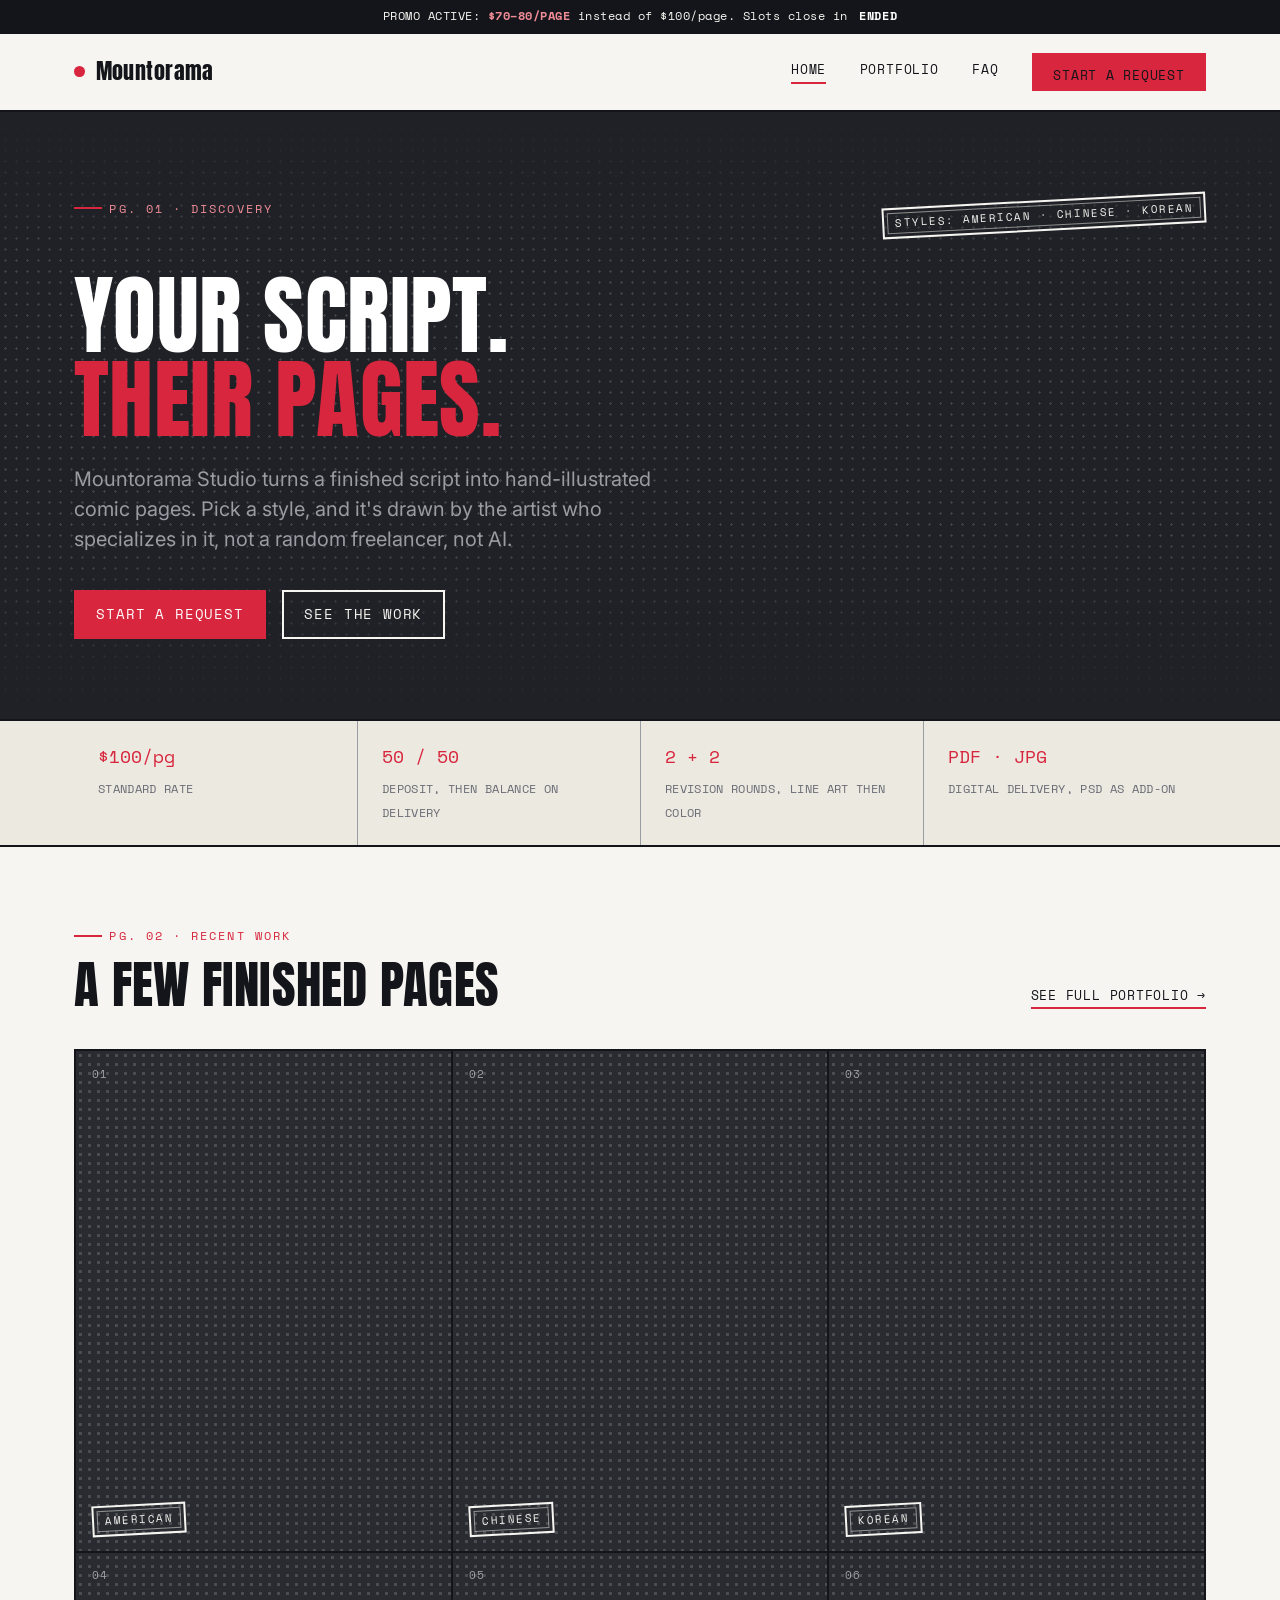
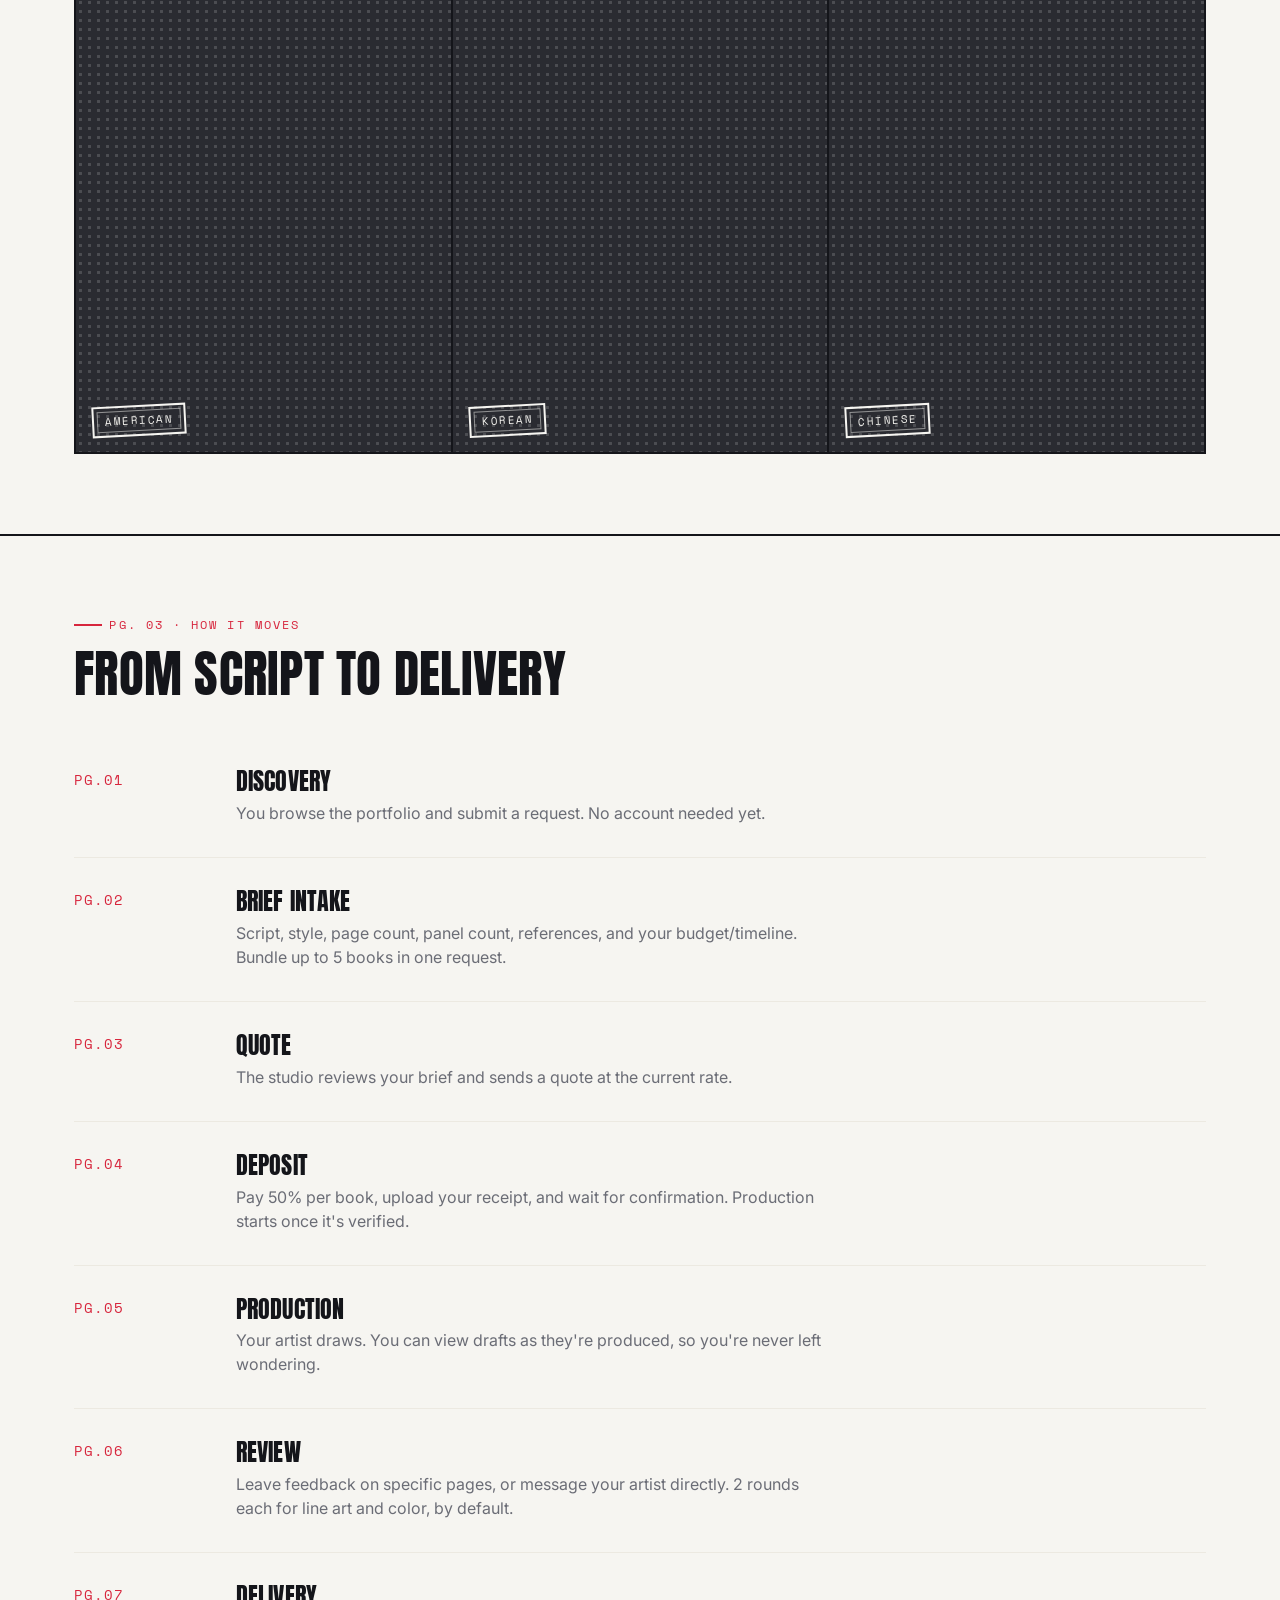
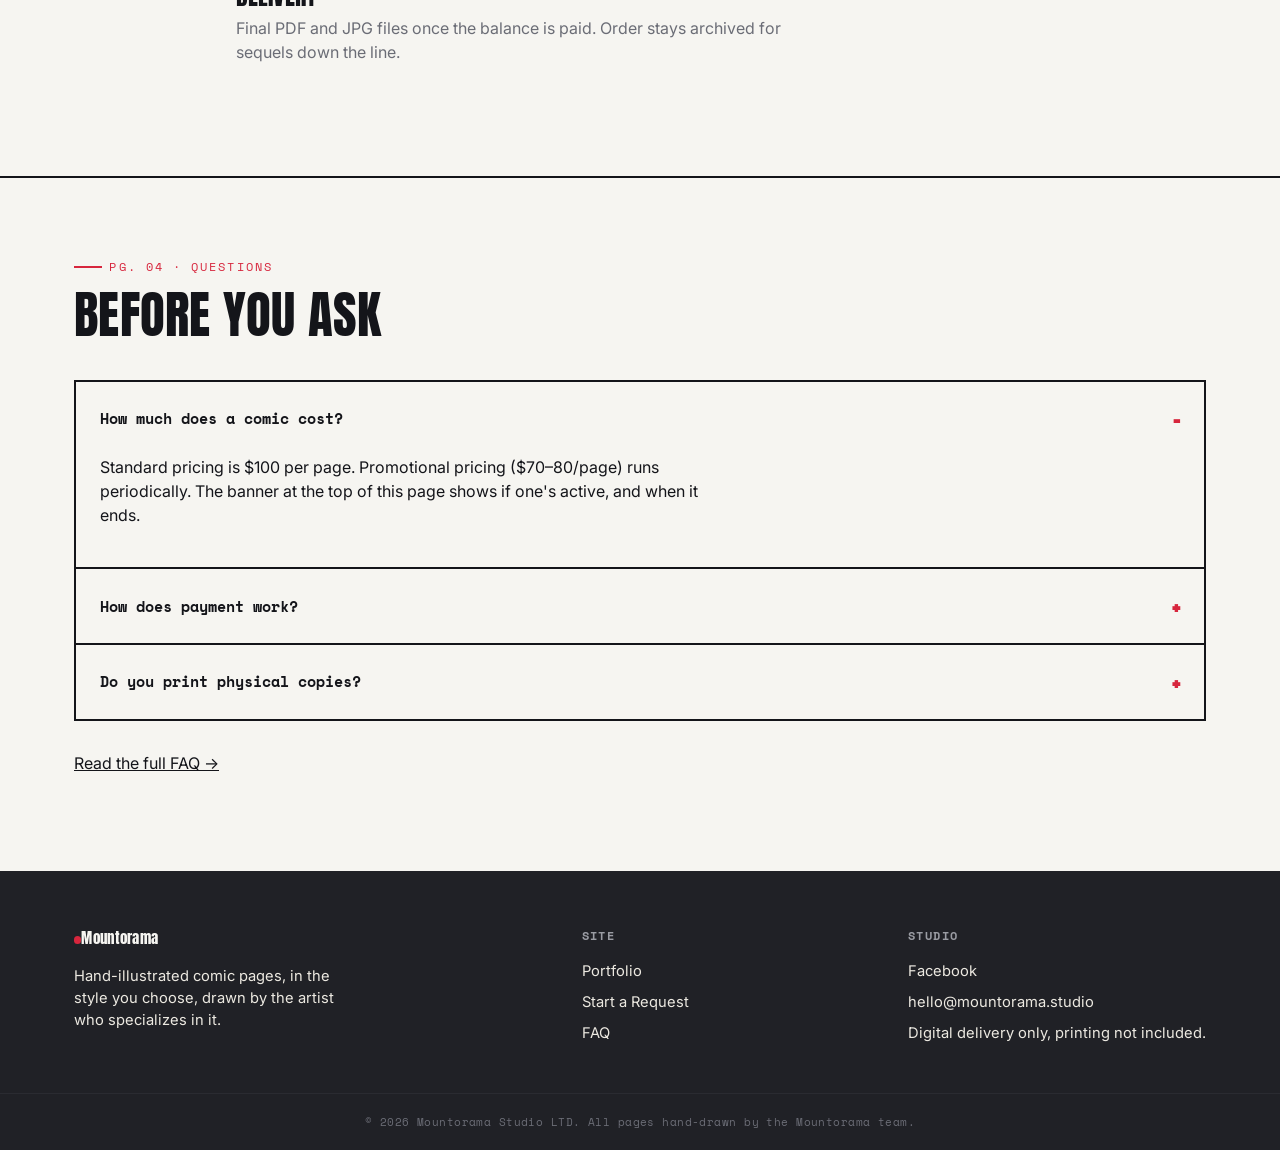
==== index.html @ f9107ab9 "Add static MVP prototype for Mountorama Studio public site Homepage, portfolio, FAQ, and request/int" ====
<!doctype html>
<html lang="en">
<head>
<meta charset="utf-8">
<meta name="viewport" content="width=device-width, initial-scale=1">
<title>Mountorama Studio: Custom Comic Commissions</title>
<meta name="description" content="Mountorama Studio turns finished scripts into hand-illustrated comic pages in American, Chinese, or Korean style, each drawn by a dedicated in-house artist.">
<link rel="stylesheet" href="styles.css">
</head>
<body>

<div class="promo-bar">
  <div class="wrap">
    <span>PROMO ACTIVE: <strong>$70&ndash;80/PAGE</strong> instead of $100/page. Slots close in</span>
    <time data-countdown="2026-08-15T00:00:00">14D 00H 00M 00S</time>
  </div>
</div>

<header class="site-header">
  <div class="wrap">
    <a href="index.html" class="wordmark"><span class="dot"></span>Mountorama</a>
    <button class="nav-toggle" aria-expanded="false" aria-label="Toggle menu">Menu</button>
    <nav class="main-nav">
      <a href="index.html" aria-current="page">Home</a>
      <a href="portfolio.html">Portfolio</a>
      <a href="faq.html">FAQ</a>
      <a href="request.html" class="btn btn--red">Start a Request</a>
    </nav>
  </div>
</header>

<section class="hero">
  <div class="wrap">
    <div class="hero-top">
      <span class="page-label page-label--on-dark">PG. 01 · DISCOVERY</span>
      <span class="stamp stamp--paper">Styles: American · Chinese · Korean</span>
    </div>
    <h1>Your script.<br><span>Their pages.</span></h1>
    <p class="lede">Mountorama Studio turns a finished script into hand-illustrated comic pages. Pick a style, and it's drawn by the artist who specializes in it, not a random freelancer, not AI.</p>
    <div class="hero-ctas">
      <a href="request.html" class="btn btn--red">Start a Request</a>
      <a href="portfolio.html" class="btn btn--outline">See the Work</a>
    </div>
  </div>
</section>

<section class="indicia">
  <div class="wrap">
    <div class="indicia-item">
      <span class="k">$100/pg</span>
      <span class="v">Standard rate</span>
    </div>
    <div class="indicia-item">
      <span class="k">50 / 50</span>
      <span class="v">Deposit, then balance on delivery</span>
    </div>
    <div class="indicia-item">
      <span class="k">2 + 2</span>
      <span class="v">Revision rounds, line art then color</span>
    </div>
    <div class="indicia-item">
      <span class="k">PDF · JPG</span>
      <span class="v">Digital delivery, PSD as add-on</span>
    </div>
  </div>
</section>

<section class="block">
  <div class="wrap">
    <div class="block-head">
      <div>
        <span class="page-label">PG. 02 · RECENT WORK</span>
        <h2>A few finished pages</h2>
      </div>
      <a href="portfolio.html" class="see-more">See full portfolio &rarr;</a>
    </div>
    <div class="panel-grid">
      <div class="art-panel" data-num="01"><span class="tag stamp stamp--paper">American</span></div>
      <div class="art-panel" data-num="02"><span class="tag stamp stamp--paper">Chinese</span></div>
      <div class="art-panel" data-num="03"><span class="tag stamp stamp--paper">Korean</span></div>
      <div class="art-panel" data-num="04"><span class="tag stamp stamp--paper">American</span></div>
      <div class="art-panel" data-num="05"><span class="tag stamp stamp--paper">Korean</span></div>
      <div class="art-panel" data-num="06"><span class="tag stamp stamp--paper">Chinese</span></div>
    </div>
  </div>
</section>

<section class="block">
  <div class="wrap">
    <span class="page-label">PG. 03 · HOW IT MOVES</span>
    <h2 style="margin-bottom:2.5rem;">From script to delivery</h2>
    <div class="sequence">
      <div class="seq-step">
        <span class="seq-num">PG.01</span>
        <div><h3>Discovery</h3><p>You browse the portfolio and submit a request. No account needed yet.</p></div>
      </div>
      <div class="seq-step">
        <span class="seq-num">PG.02</span>
        <div><h3>Brief intake</h3><p>Script, style, page count, panel count, references, and your budget/timeline. Bundle up to 5 books in one request.</p></div>
      </div>
      <div class="seq-step">
        <span class="seq-num">PG.03</span>
        <div><h3>Quote</h3><p>The studio reviews your brief and sends a quote at the current rate.</p></div>
      </div>
      <div class="seq-step">
        <span class="seq-num">PG.04</span>
        <div><h3>Deposit</h3><p>Pay 50% per book, upload your receipt, and wait for confirmation. Production starts once it's verified.</p></div>
      </div>
      <div class="seq-step">
        <span class="seq-num">PG.05</span>
        <div><h3>Production</h3><p>Your artist draws. You can view drafts as they're produced, so you're never left wondering.</p></div>
      </div>
      <div class="seq-step">
        <span class="seq-num">PG.06</span>
        <div><h3>Review</h3><p>Leave feedback on specific pages, or message your artist directly. 2 rounds each for line art and color, by default.</p></div>
      </div>
      <div class="seq-step">
        <span class="seq-num">PG.07</span>
        <div><h3>Delivery</h3><p>Final PDF and JPG files once the balance is paid. Order stays archived for sequels down the line.</p></div>
      </div>
    </div>
  </div>
</section>

<section class="block">
  <div class="wrap">
    <span class="page-label">PG. 04 · QUESTIONS</span>
    <h2 style="margin-bottom:2.5rem;">Before you ask</h2>
    <div>
      <details class="faq-item" open>
        <summary>How much does a comic cost?<span></span></summary>
        <div class="a"><p>Standard pricing is $100 per page. Promotional pricing ($70&ndash;80/page) runs periodically. The banner at the top of this page shows if one's active, and when it ends.</p></div>
      </details>
      <details class="faq-item">
        <summary>How does payment work?</summary>
        <div class="a"><p>A 50% deposit is due after you receive a quote. Upload your payment receipt, and production begins once it's confirmed. The remaining 50% is due before final files are delivered.</p></div>
      </details>
      <details class="faq-item">
        <summary>Do you print physical copies?</summary>
        <div class="a"><p>No, Mountorama delivers digital files only (PDF and JPG by default). Printing is handled on your end.</p></div>
      </details>
    </div>
    <p style="margin-top:2rem;"><a href="faq.html" class="see-more">Read the full FAQ &rarr;</a></p>
  </div>
</section>

<footer class="site-footer">
  <div class="wrap">
    <div class="footer-col">
      <a href="index.html" class="wordmark"><span class="dot"></span>Mountorama</a>
      <p style="margin-top:1rem; max-width:32ch;">Hand-illustrated comic pages, in the style you choose, drawn by the artist who specializes in it.</p>
    </div>
    <div class="footer-col">
      <h4>Site</h4>
      <a href="portfolio.html">Portfolio</a>
      <a href="request.html">Start a Request</a>
      <a href="faq.html">FAQ</a>
    </div>
    <div class="footer-col">
      <h4>Studio</h4>
      <a href="#">Facebook</a>
      <a href="#">hello@mountorama.studio</a>
      <p>Digital delivery only, printing not included.</p>
    </div>
  </div>
  <div class="footer-bottom">&copy; 2026 Mountorama Studio LTD. All pages hand-drawn by the Mountorama team.</div>
</footer>

<script src="script.js"></script>
</body>
</html>
---- styles.css ----
/* Mountorama Studio: shared styles
   Signature: the site is laid out like a comic page: numbered "panels" (PG.0N),
   ink-stamp badges, and a halftone-dot texture standing in for screentone. */

@import url('https://fonts.googleapis.com/css2?family=Anton&family=Space+Mono:wght@400;700&family=Inter:wght@400;500;600;700&display=swap');

:root {
  --ink: #14151A;
  --charcoal: #202126;
  --charcoal-2: #2A2B31;
  --paper: #F6F5F1;
  --paper-2: #ECE9E1;
  --red: #D7263D;
  --red-deep: #A81D30;
  --grey: #6B6D76;
  --grey-light: #9A9CA3;

  --font-display: 'Anton', sans-serif;
  --font-body: 'Inter', sans-serif;
  --font-mono: 'Space Mono', monospace;

  --gutter: 2px;
  --radius: 0px;
}

*, *::before, *::after { box-sizing: border-box; }

html { scroll-behavior: smooth; }

body {
  margin: 0;
  font-family: var(--font-body);
  color: var(--ink);
  background: var(--paper);
  line-height: 1.5;
  -webkit-font-smoothing: antialiased;
}

img { max-width: 100%; display: block; }

a { color: inherit; }

:focus-visible {
  outline: 3px solid var(--red);
  outline-offset: 2px;
}

.wrap {
  max-width: 1180px;
  margin: 0 auto;
  padding: 0 1.5rem;
}

@media (prefers-reduced-motion: reduce) {
  * { animation-duration: 0.001ms !important; animation-iteration-count: 1 !important; transition-duration: 0.001ms !important; scroll-behavior: auto !important; }
}

/* ---------- Type ---------- */

h1, h2, h3 {
  font-family: var(--font-display);
  font-weight: 400;
  line-height: 0.95;
  letter-spacing: 0.005em;
  margin: 0;
  text-transform: uppercase;
}

h1 { font-size: clamp(2.75rem, 7vw, 5.5rem); }
h2 { font-size: clamp(2rem, 4.4vw, 3.2rem); }
h3 { font-size: clamp(1.15rem, 2vw, 1.5rem); }

p { margin: 0 0 1rem; color: var(--ink); }

.lede {
  font-size: clamp(1.05rem, 1.6vw, 1.25rem);
  color: var(--grey);
  max-width: 46ch;
}

.page-label {
  font-family: var(--font-mono);
  font-size: 0.72rem;
  letter-spacing: 0.18em;
  color: var(--red);
  text-transform: uppercase;
  display: flex;
  align-items: center;
  gap: 0.65em;
  margin: 0 0 1rem;
}
.page-label::before {
  content: "";
  width: 1.75rem;
  height: 2px;
  background: var(--red);
}
.page-label--on-dark { color: #EF8C97; }

/* ---------- Buttons & stamps ---------- */

.btn {
  font-family: var(--font-mono);
  font-size: 0.85rem;
  letter-spacing: 0.06em;
  text-transform: uppercase;
  text-decoration: none;
  display: inline-flex;
  align-items: center;
  gap: 0.6em;
  padding: 0.9em 1.5em;
  border: 2px solid var(--ink);
  background: var(--ink);
  color: var(--paper);
  cursor: pointer;
  transition: transform 0.15s ease, background 0.15s ease, color 0.15s ease;
}
.btn:hover { transform: translate(-2px, -2px); }
.btn:active { transform: translate(0, 0); }

.btn--red { background: var(--red); border-color: var(--red); color: #fff; }
.btn--red:hover { background: var(--red-deep); border-color: var(--red-deep); }

.btn--outline { background: transparent; color: var(--paper); border-color: var(--paper); }
.btn--outline:hover { background: var(--paper); color: var(--ink); }

.btn--outline-dark { background: transparent; color: var(--ink); border-color: var(--ink); }
.btn--outline-dark:hover { background: var(--ink); color: var(--paper); }

.stamp {
  position: relative;
  display: inline-flex;
  align-items: center;
  gap: 0.4em;
  font-family: var(--font-mono);
  font-size: 0.68rem;
  letter-spacing: 0.14em;
  text-transform: uppercase;
  padding: 0.5em 1em;
  border: 2px solid currentColor;
  transform: rotate(-3deg);
  background: transparent;
  white-space: nowrap;
}
.stamp::after {
  content: "";
  position: absolute;
  inset: 3px;
  border: 1px solid currentColor;
  opacity: 0.5;
}
.stamp--red { color: var(--red); }
.stamp--ink { color: var(--ink); }
.stamp--paper { color: var(--paper); }

/* ---------- Header ---------- */

.site-header {
  position: sticky;
  top: 0;
  z-index: 50;
  background: var(--paper);
  border-bottom: 2px solid var(--ink);
}

.site-header .wrap {
  display: flex;
  align-items: center;
  justify-content: space-between;
  height: 76px;
}

.wordmark {
  font-family: var(--font-display);
  font-size: 1.35rem;
  letter-spacing: 0.02em;
  text-decoration: none;
  color: var(--ink);
  display: flex;
  align-items: center;
  gap: 0.5em;
}
.wordmark .dot { width: 0.5em; height: 0.5em; background: var(--red); border-radius: 50%; display: inline-block; }

.main-nav {
  display: flex;
  align-items: center;
  gap: 2.1rem;
}
.main-nav a {
  font-family: var(--font-mono);
  font-size: 0.8rem;
  letter-spacing: 0.06em;
  text-transform: uppercase;
  text-decoration: none;
  color: var(--ink);
  padding-bottom: 3px;
  border-bottom: 2px solid transparent;
}
.main-nav a:hover, .main-nav a[aria-current="page"] { border-bottom-color: var(--red); }

.nav-toggle {
  display: none;
  font-family: var(--font-mono);
  background: none;
  border: 2px solid var(--ink);
  padding: 0.5em 0.8em;
}

@media (max-width: 780px) {
  .main-nav { position: absolute; top: 76px; left: 0; right: 0; background: var(--paper); border-bottom: 2px solid var(--ink); flex-direction: column; align-items: flex-start; gap: 0; padding: 0.5rem 1.5rem 1.25rem; display: none; }
  .main-nav.is-open { display: flex; }
  .main-nav a { width: 100%; padding: 0.85em 0; border-bottom: 1px solid var(--paper-2); }
  .main-nav .btn { margin-top: 0.75em; }
  .nav-toggle { display: inline-flex; }
}

/* ---------- Promo bar ---------- */

.promo-bar {
  background: var(--ink);
  color: var(--paper);
  font-family: var(--font-mono);
  font-size: 0.78rem;
  letter-spacing: 0.04em;
}
.promo-bar .wrap {
  display: flex;
  align-items: center;
  justify-content: center;
  gap: 0.9em;
  padding: 0.6em 1.5rem;
  text-align: center;
  flex-wrap: wrap;
}
.promo-bar strong { color: #EF8C97; }
.promo-bar time { color: #fff; font-weight: 700; letter-spacing: 0.05em; }

/* ---------- Hero ---------- */

.hero {
  position: relative;
  background: var(--charcoal);
  color: var(--paper);
  overflow: hidden;
  border-bottom: 2px solid var(--ink);
}
.hero::before {
  content: "";
  position: absolute;
  inset: 0;
  background-image: radial-gradient(rgba(255,255,255,0.14) 1px, transparent 1.4px);
  background-size: 11px 11px;
  mask-image: linear-gradient(to bottom, transparent, black 25%, black 70%, transparent);
  pointer-events: none;
}
.hero .wrap {
  position: relative;
  padding: 5.5rem 1.5rem 5rem;
}
.hero-top {
  display: flex;
  justify-content: space-between;
  align-items: flex-start;
  gap: 1.5rem;
  margin-bottom: 2.5rem;
}
.hero h1 { color: #fff; margin-bottom: 1.5rem; }
.hero h1 span { color: var(--red); }
.hero .lede { color: var(--grey-light); margin-bottom: 2.25rem; }
.hero-ctas { display: flex; gap: 1rem; flex-wrap: wrap; }

/* ---------- Indicia / facts strip ---------- */

.indicia {
  background: var(--paper-2);
  border-bottom: 2px solid var(--ink);
}
.indicia .wrap {
  display: grid;
  grid-template-columns: repeat(4, 1fr);
  gap: 0;
}
.indicia-item {
  padding: 1.4rem 1.5rem;
  border-left: 1px solid var(--grey-light);
  font-family: var(--font-mono);
}
.indicia-item:first-child { border-left: none; }
.indicia-item .k { display: block; font-size: 1.1rem; color: var(--red); margin-bottom: 0.3em; }
.indicia-item .v { font-size: 0.72rem; letter-spacing: 0.03em; color: var(--grey); text-transform: uppercase; }

@media (max-width: 780px) {
  .indicia .wrap { grid-template-columns: repeat(2, 1fr); }
  .indicia-item:nth-child(3) { border-left: none; }
  .indicia-item { border-bottom: 1px solid var(--grey-light); }
}

/* ---------- Sections ---------- */

section.block { padding: 5rem 0; border-bottom: 2px solid var(--ink); }
section.block:last-of-type { border-bottom: none; }
.block-head {
  display: flex;
  justify-content: space-between;
  align-items: flex-end;
  gap: 1rem;
  margin-bottom: 2.5rem;
  flex-wrap: wrap;
}
.block-head .see-more {
  font-family: var(--font-mono);
  font-size: 0.8rem;
  text-transform: uppercase;
  letter-spacing: 0.06em;
  text-decoration: none;
  border-bottom: 2px solid var(--red);
  padding-bottom: 2px;
}

/* ---------- Portfolio grid / placeholder panels ---------- */

.panel-grid {
  display: grid;
  grid-template-columns: repeat(3, 1fr);
  gap: var(--gutter);
  background: var(--ink);
  border: 2px solid var(--ink);
}
@media (max-width: 900px) { .panel-grid { grid-template-columns: repeat(2, 1fr); } }
@media (max-width: 560px) { .panel-grid { grid-template-columns: 1fr; } }

.art-panel {
  position: relative;
  aspect-ratio: 3/4;
  background: var(--charcoal-2);
  overflow: hidden;
  display: flex;
  align-items: flex-end;
}
.art-panel::before {
  content: "";
  position: absolute;
  inset: 0;
  background-image: radial-gradient(circle, rgba(255,255,255,0.16) 1.4px, transparent 1.6px);
  background-size: 9px 9px;
}
.art-panel::after {
  content: attr(data-num);
  position: absolute;
  top: 0.9rem;
  left: 1rem;
  font-family: var(--font-mono);
  font-size: 0.68rem;
  color: rgba(255,255,255,0.55);
  letter-spacing: 0.1em;
}
.art-panel .tag {
  position: relative;
  z-index: 1;
  margin: 1rem;
}

/* ---------- Process (comic page sequence) ---------- */

.sequence { display: flex; flex-direction: column; }
.seq-step {
  display: grid;
  grid-template-columns: 130px 1fr;
  gap: 2rem;
  padding: 2rem 0;
  border-top: 1px solid var(--paper-2);
}
.seq-step:first-child { border-top: none; }
.seq-num {
  font-family: var(--font-mono);
  font-size: 0.85rem;
  color: var(--red);
  letter-spacing: 0.08em;
}
.seq-step h3 { margin-bottom: 0.5rem; }
.seq-step p { color: var(--grey); margin: 0; max-width: 60ch; }

@media (max-width: 640px) {
  .seq-step { grid-template-columns: 1fr; gap: 0.5rem; }
}

/* ---------- FAQ / accordion (caption box style) ---------- */

.faq-item {
  border: 2px solid var(--ink);
  background: var(--paper);
  margin-bottom: -2px;
}
.faq-item + .faq-item { margin-top: 0; }
.faq-item summary {
  cursor: pointer;
  list-style: none;
  padding: 1.25rem 1.5rem;
  font-family: var(--font-mono);
  font-size: 0.95rem;
  font-weight: 700;
  display: flex;
  justify-content: space-between;
  align-items: center;
  gap: 1rem;
}
.faq-item summary::-webkit-details-marker { display: none; }
.faq-item summary::after {
  content: "+";
  font-family: var(--font-display);
  font-size: 1.4rem;
  color: var(--red);
  flex-shrink: 0;
}
.faq-item[open] summary::after { content: "\2212"; }
.faq-item .a {
  padding: 0 1.5rem 1.5rem;
  color: var(--grey);
  max-width: 65ch;
}

/* ---------- Footer ---------- */

.site-footer {
  background: var(--charcoal);
  color: var(--grey-light);
}
.site-footer .wrap {
  padding: 3.5rem 1.5rem 2.5rem;
  display: flex;
  justify-content: space-between;
  gap: 2rem;
  flex-wrap: wrap;
}
.site-footer .wordmark { color: var(--paper); }
.footer-col h4 {
  font-family: var(--font-mono);
  font-size: 0.72rem;
  letter-spacing: 0.12em;
  text-transform: uppercase;
  color: var(--grey-light);
  margin: 0 0 1rem;
}
.footer-col a, .footer-col p { display: block; text-decoration: none; color: var(--paper-2); margin-bottom: 0.6em; font-size: 0.92rem; }
.footer-bottom {
  border-top: 1px solid var(--charcoal-2);
  padding: 1.25rem 1.5rem;
  font-family: var(--font-mono);
  font-size: 0.68rem;
  letter-spacing: 0.04em;
  color: var(--grey);
  text-align: center;
}

/* ---------- Page hero (secondary pages) ---------- */

.page-hero {
  background: var(--charcoal);
  color: var(--paper);
  border-bottom: 2px solid var(--ink);
  position: relative;
  overflow: hidden;
}
.page-hero::before {
  content: "";
  position: absolute;
  inset: 0;
  background-image: radial-gradient(rgba(255,255,255,0.12) 1px, transparent 1.4px);
  background-size: 11px 11px;
  mask-image: linear-gradient(to bottom, black, transparent);
}
.page-hero .wrap { position: relative; padding: 4rem 1.5rem 3rem; }
.page-hero h1 { color: #fff; margin-bottom: 0.75rem; }
.page-hero .lede { color: var(--grey-light); margin-bottom: 0; }

/* ---------- Filter tabs (portfolio) ---------- */

.filters {
  display: flex;
  gap: 0.75rem;
  flex-wrap: wrap;
  margin-bottom: 2.5rem;
}
.filter-btn {
  font-family: var(--font-mono);
  font-size: 0.78rem;
  letter-spacing: 0.06em;
  text-transform: uppercase;
  border: 2px solid var(--ink);
  background: transparent;
  padding: 0.6em 1.1em;
  cursor: pointer;
}
.filter-btn.is-active { background: var(--ink); color: var(--paper); }

/* ---------- Form (request page) ---------- */

.form-shell {
  display: grid;
  grid-template-columns: 1.4fr 1fr;
  gap: var(--gutter);
  background: var(--ink);
  border: 2px solid var(--ink);
}
@media (max-width: 900px) { .form-shell { grid-template-columns: 1fr; } }

.form-main, .form-side {
  background: var(--paper);
  padding: 2.5rem;
}
.form-side { background: var(--paper-2); }

fieldset { border: none; padding: 0; margin: 0 0 2rem; }
fieldset legend {
  font-family: var(--font-mono);
  font-size: 0.72rem;
  letter-spacing: 0.12em;
  text-transform: uppercase;
  color: var(--red);
  padding: 0 0 1rem;
  width: 100%;
  border-bottom: 1px solid var(--paper-2);
  margin-bottom: 1.25rem;
}

.book-block {
  border: 1px dashed var(--grey-light);
  padding: 1.5rem;
  margin-bottom: 1.25rem;
  position: relative;
}
.book-block .book-title {
  font-family: var(--font-mono);
  font-size: 0.72rem;
  letter-spacing: 0.1em;
  text-transform: uppercase;
  color: var(--grey);
  margin-bottom: 1rem;
}
.book-block .remove-book {
  position: absolute;
  top: 1.1rem;
  right: 1.1rem;
  font-family: var(--font-mono);
  font-size: 0.68rem;
  background: none;
  border: 1px solid var(--grey-light);
  padding: 0.3em 0.6em;
  cursor: pointer;
  color: var(--grey);
}

.field-row { display: grid; grid-template-columns: 1fr 1fr; gap: 1rem; }
@media (max-width: 560px) { .field-row { grid-template-columns: 1fr; } }

.field { margin-bottom: 1.1rem; }
.field label {
  display: block;
  font-family: var(--font-mono);
  font-size: 0.72rem;
  letter-spacing: 0.05em;
  text-transform: uppercase;
  color: var(--ink);
  margin-bottom: 0.5em;
}
.field .hint { font-family: var(--font-body); font-size: 0.8rem; color: var(--grey); text-transform: none; letter-spacing: normal; display: block; margin-top: 0.3em; }

.field input[type="text"],
.field input[type="email"],
.field input[type="number"],
.field input[type="date"],
.field select,
.field textarea {
  width: 100%;
  font-family: var(--font-body);
  font-size: 0.95rem;
  padding: 0.75em 0.85em;
  border: 2px solid var(--ink);
  background: var(--paper);
  color: var(--ink);
}
.field textarea { resize: vertical; min-height: 100px; }

.field input[type="file"] {
  width: 100%;
  font-family: var(--font-mono);
  font-size: 0.82rem;
  padding: 0.7em;
  border: 2px dashed var(--grey-light);
  background: var(--paper);
}

.style-options { display: grid; grid-template-columns: repeat(3, 1fr); gap: 0.75rem; }
@media (max-width: 560px) { .style-options { grid-template-columns: 1fr; } }
.style-option { position: relative; }
.style-option input { position: absolute; opacity: 0; }
.style-option label {
  display: block;
  border: 2px solid var(--ink);
  padding: 1em 1em;
  cursor: pointer;
  text-transform: none;
  letter-spacing: normal;
  font-family: var(--font-body);
  font-weight: 600;
  font-size: 0.9rem;
}
.style-option .artist { display: block; font-family: var(--font-mono); font-weight: 400; font-size: 0.72rem; color: var(--grey); text-transform: uppercase; letter-spacing: 0.05em; margin-top: 0.3em; }
.style-option input:checked + label { background: var(--ink); color: var(--paper); }
.style-option input:checked + label .artist { color: var(--grey-light); }
.style-option input:focus-visible + label { outline: 3px solid var(--red); outline-offset: 2px; }

.add-book-btn {
  font-family: var(--font-mono);
  font-size: 0.78rem;
  letter-spacing: 0.06em;
  text-transform: uppercase;
  background: transparent;
  border: 2px dashed var(--grey-light);
  color: var(--ink);
  padding: 0.8em 1.2em;
  width: 100%;
  cursor: pointer;
}
.add-book-btn:disabled { opacity: 0.4; cursor: not-allowed; }

.side-note { margin-bottom: 1.75rem; }
.side-note h4 {
  font-family: var(--font-mono);
  font-size: 0.72rem;
  letter-spacing: 0.1em;
  text-transform: uppercase;
  color: var(--red);
  margin: 0 0 0.6em;
}
.side-note p { font-size: 0.88rem; color: var(--grey); margin: 0; }

.disclaimer {
  font-family: var(--font-mono);
  font-size: 0.72rem;
  color: var(--grey);
  border-top: 1px dashed var(--grey-light);
  padding-top: 1.25rem;
  margin-top: 1.75rem;
}

.confirm-panel {
  display: none;
  border: 2px solid var(--ink);
  background: var(--paper-2);
  padding: 3rem 2.5rem;
  text-align: center;
}
.confirm-panel.is-visible { display: block; }
.confirm-panel .stamp { margin-bottom: 1.25rem; }
.confirm-panel h2 { font-size: clamp(1.6rem, 3vw, 2.2rem); margin-bottom: 0.75rem; }
.confirm-panel p { color: var(--grey); max-width: 46ch; margin: 0 auto; }
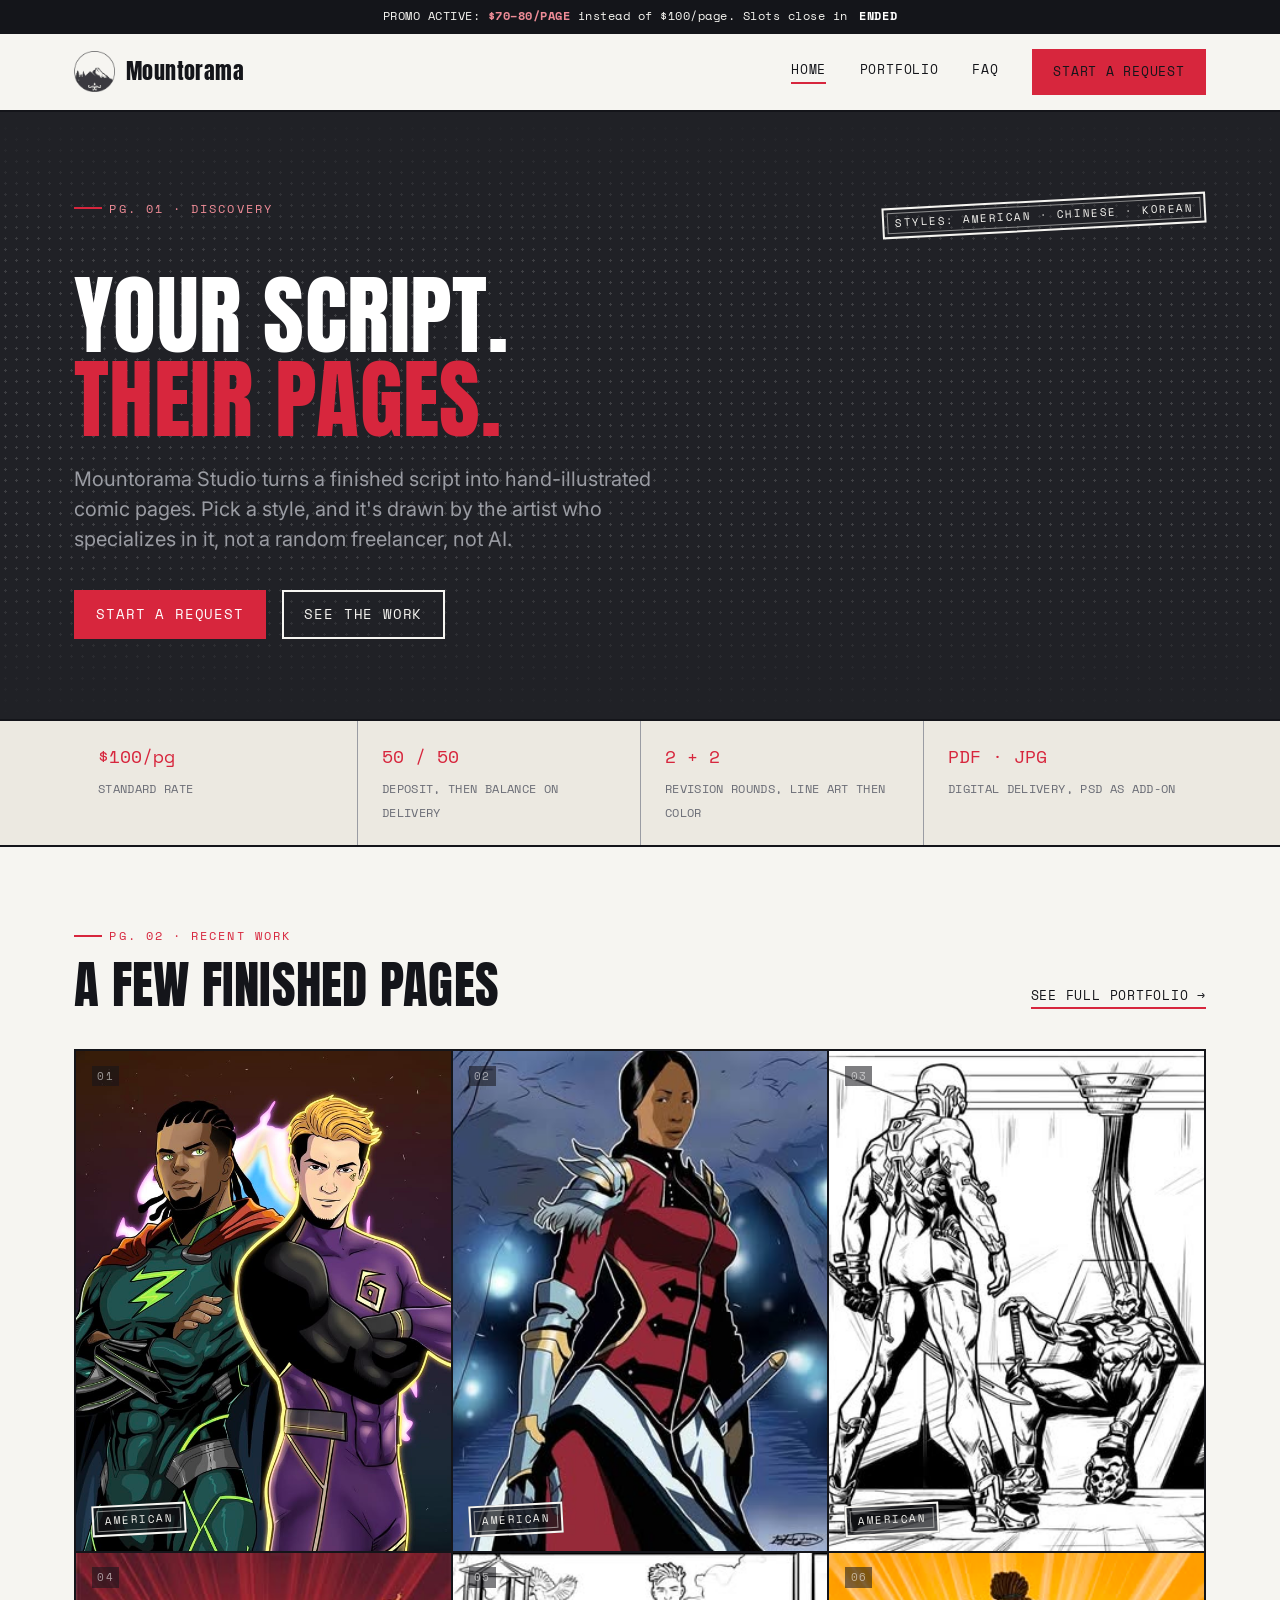
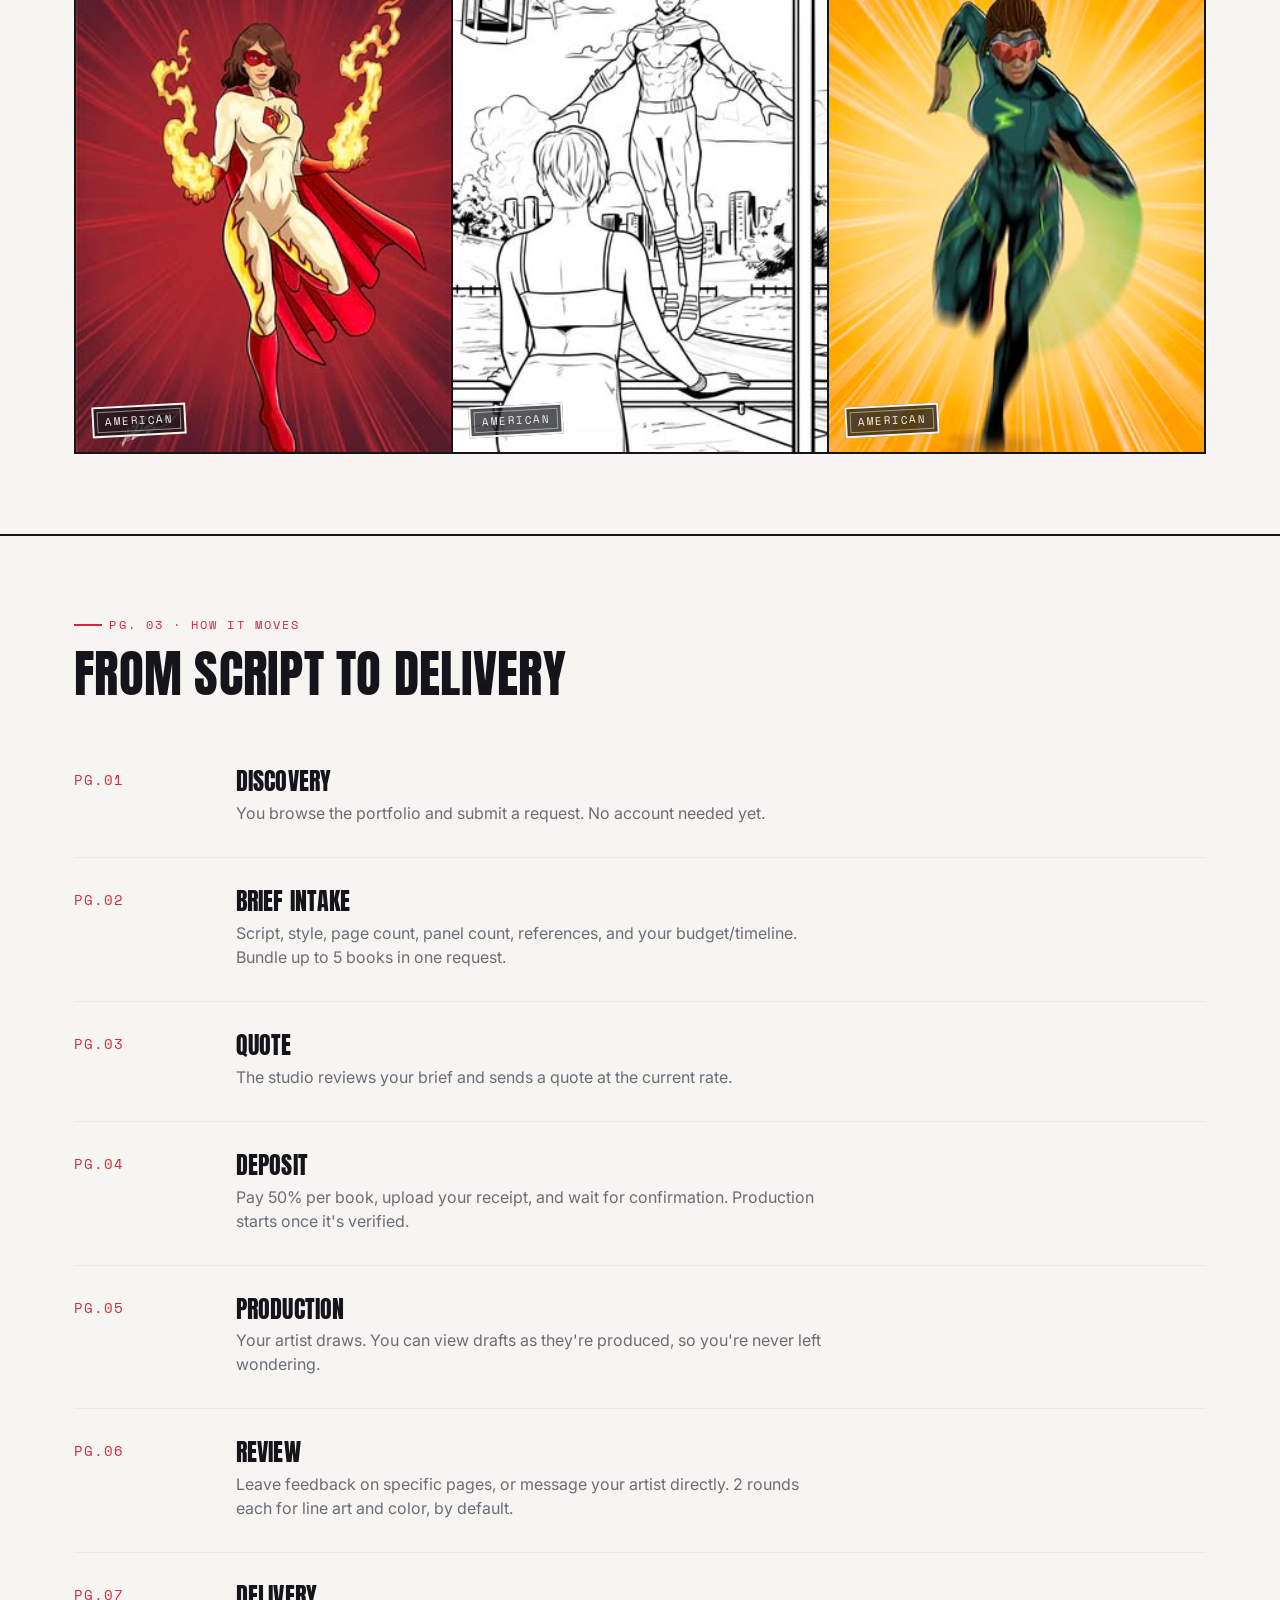
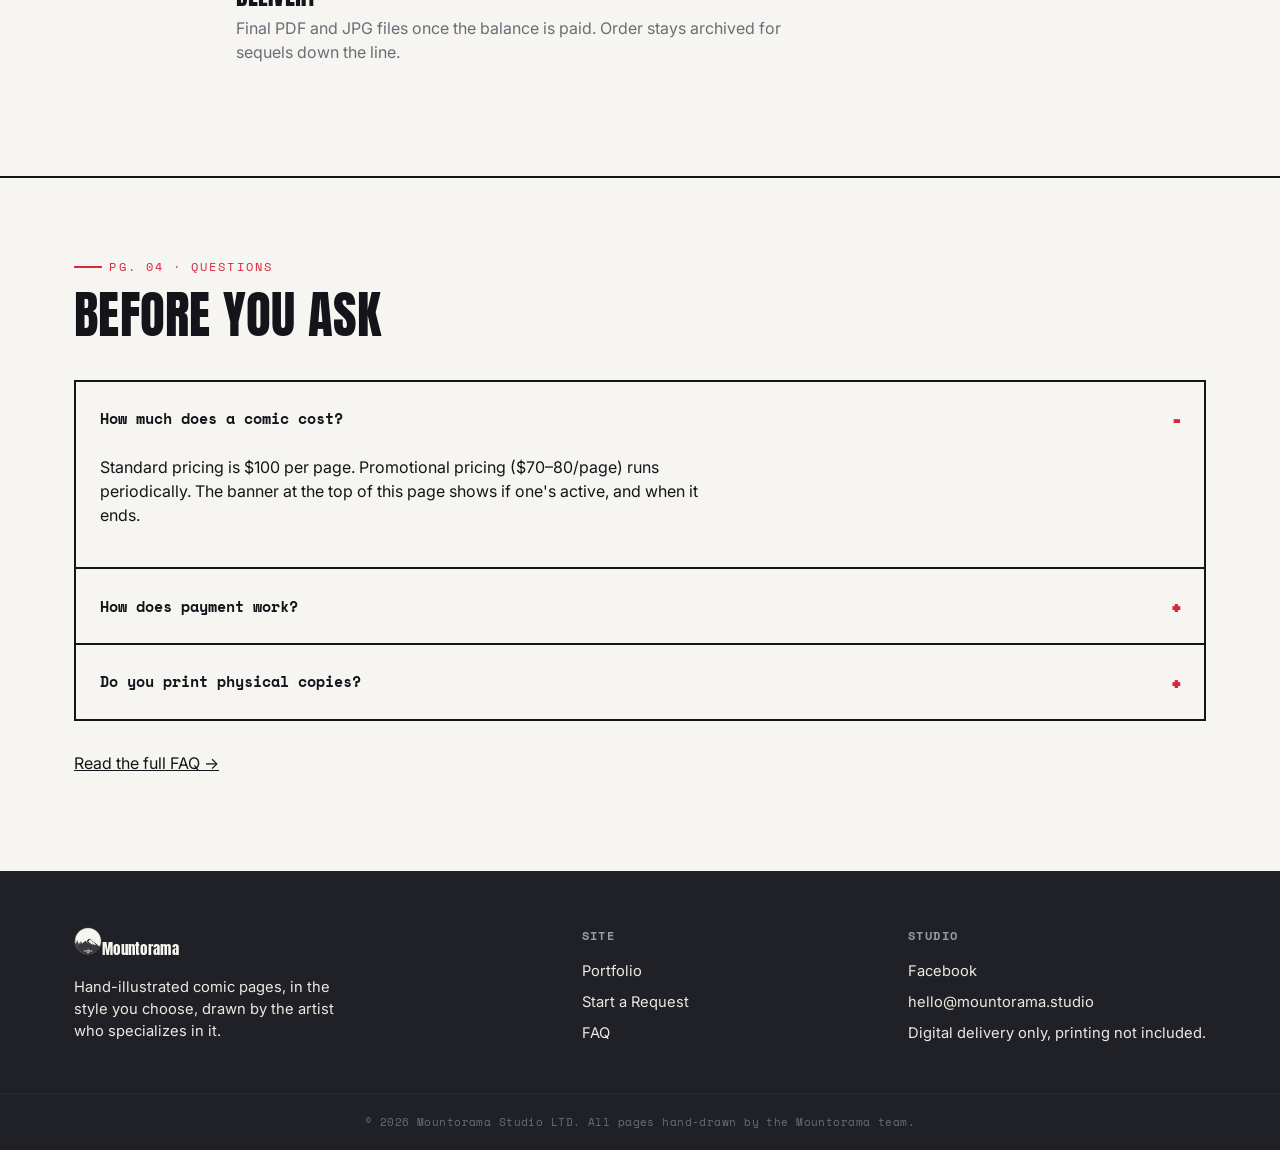
==== commit efd56ec6: "Add real brand logo and curated portfolio artwork Replace placeholder red-dot mark with the actual M" ====
--- a/index.html
+++ b/index.html
@@ -18,7 +18,7 @@
 
 <header class="site-header">
   <div class="wrap">
-    <a href="index.html" class="wordmark"><span class="dot"></span>Mountorama</a>
+    <a href="index.html" class="wordmark"><img src="assets/logo-icon.png" alt="" class="wordmark-icon">Mountorama</a>
     <button class="nav-toggle" aria-expanded="false" aria-label="Toggle menu">Menu</button>
     <nav class="main-nav">
       <a href="index.html" aria-current="page">Home</a>
@@ -75,12 +75,30 @@
       <a href="portfolio.html" class="see-more">See full portfolio &rarr;</a>
     </div>
     <div class="panel-grid">
-      <div class="art-panel" data-num="01"><span class="tag stamp stamp--paper">American</span></div>
-      <div class="art-panel" data-num="02"><span class="tag stamp stamp--paper">Chinese</span></div>
-      <div class="art-panel" data-num="03"><span class="tag stamp stamp--paper">Korean</span></div>
-      <div class="art-panel" data-num="04"><span class="tag stamp stamp--paper">American</span></div>
-      <div class="art-panel" data-num="05"><span class="tag stamp stamp--paper">Korean</span></div>
-      <div class="art-panel" data-num="06"><span class="tag stamp stamp--paper">Chinese</span></div>
+      <div class="art-panel art-panel--photo" data-num="01">
+        <img src="assets/portfolio/work-12.jpg" alt="Colored superhero duo, American style" loading="lazy">
+        <span class="tag stamp stamp--paper">American</span>
+      </div>
+      <div class="art-panel art-panel--photo" data-num="02">
+        <img src="assets/portfolio/work-05.jpg" alt="Colored fantasy armored character, American style" loading="lazy">
+        <span class="tag stamp stamp--paper">American</span>
+      </div>
+      <div class="art-panel art-panel--photo" data-num="03">
+        <img src="assets/portfolio/work-08.jpg" alt="Inked comic page, two-character confrontation, American style" loading="lazy">
+        <span class="tag stamp stamp--paper">American</span>
+      </div>
+      <div class="art-panel art-panel--photo" data-num="04">
+        <img src="assets/portfolio/work-01.jpg" alt="Colored superhero character with fire powers, American style" loading="lazy">
+        <span class="tag stamp stamp--paper">American</span>
+      </div>
+      <div class="art-panel art-panel--photo" data-num="05">
+        <img src="assets/portfolio/work-11.jpg" alt="Inked comic page, character flying over a city, American style" loading="lazy">
+        <span class="tag stamp stamp--paper">American</span>
+      </div>
+      <div class="art-panel art-panel--photo" data-num="06">
+        <img src="assets/portfolio/work-02.jpg" alt="Colored superhero character in flight, American style" loading="lazy">
+        <span class="tag stamp stamp--paper">American</span>
+      </div>
     </div>
   </div>
 </section>
@@ -147,7 +165,7 @@
 <footer class="site-footer">
   <div class="wrap">
     <div class="footer-col">
-      <a href="index.html" class="wordmark"><span class="dot"></span>Mountorama</a>
+      <a href="index.html" class="wordmark"><img src="assets/logo-icon-badge.png" alt="" class="wordmark-icon">Mountorama</a>
       <p style="margin-top:1rem; max-width:32ch;">Hand-illustrated comic pages, in the style you choose, drawn by the artist who specializes in it.</p>
     </div>
     <div class="footer-col">
--- a/styles.css
+++ b/styles.css
@@ -180,7 +180,7 @@
   align-items: center;
   gap: 0.5em;
 }
-.wordmark .dot { width: 0.5em; height: 0.5em; background: var(--red); border-radius: 50%; display: inline-block; }
+.wordmark-icon { height: 1.9em; width: auto; display: inline-block; }
 
 .main-nav {
   display: flex;
@@ -194,10 +194,12 @@
   text-transform: uppercase;
   text-decoration: none;
   color: var(--ink);
+}
+.main-nav a:not(.btn) {
   padding-bottom: 3px;
   border-bottom: 2px solid transparent;
 }
-.main-nav a:hover, .main-nav a[aria-current="page"] { border-bottom-color: var(--red); }
+.main-nav a:not(.btn):hover, .main-nav a:not(.btn)[aria-current="page"] { border-bottom-color: var(--red); }
 
 .nav-toggle {
   display: none;
@@ -210,7 +212,8 @@
 @media (max-width: 780px) {
   .main-nav { position: absolute; top: 76px; left: 0; right: 0; background: var(--paper); border-bottom: 2px solid var(--ink); flex-direction: column; align-items: flex-start; gap: 0; padding: 0.5rem 1.5rem 1.25rem; display: none; }
   .main-nav.is-open { display: flex; }
-  .main-nav a { width: 100%; padding: 0.85em 0; border-bottom: 1px solid var(--paper-2); }
+  .main-nav a:not(.btn) { width: 100%; padding: 0.85em 0; border-bottom: 1px solid var(--paper-2); }
+  .main-nav .btn { width: 100%; justify-content: center; }
   .main-nav .btn { margin-top: 0.75em; }
   .nav-toggle { display: inline-flex; }
 }
@@ -360,6 +363,21 @@
   z-index: 1;
   margin: 1rem;
 }
+
+.art-panel--photo::before { content: none; }
+.art-panel--photo img {
+  position: absolute;
+  inset: 0;
+  width: 100%;
+  height: 100%;
+  object-fit: cover;
+  object-position: top center;
+}
+.art-panel--photo::after {
+  background: rgba(20, 21, 26, 0.55);
+  padding: 0.2em 0.5em;
+}
+.art-panel--photo .tag { margin: 1rem; background: rgba(20, 21, 26, 0.72); }
 
 /* ---------- Process (comic page sequence) ---------- */
 
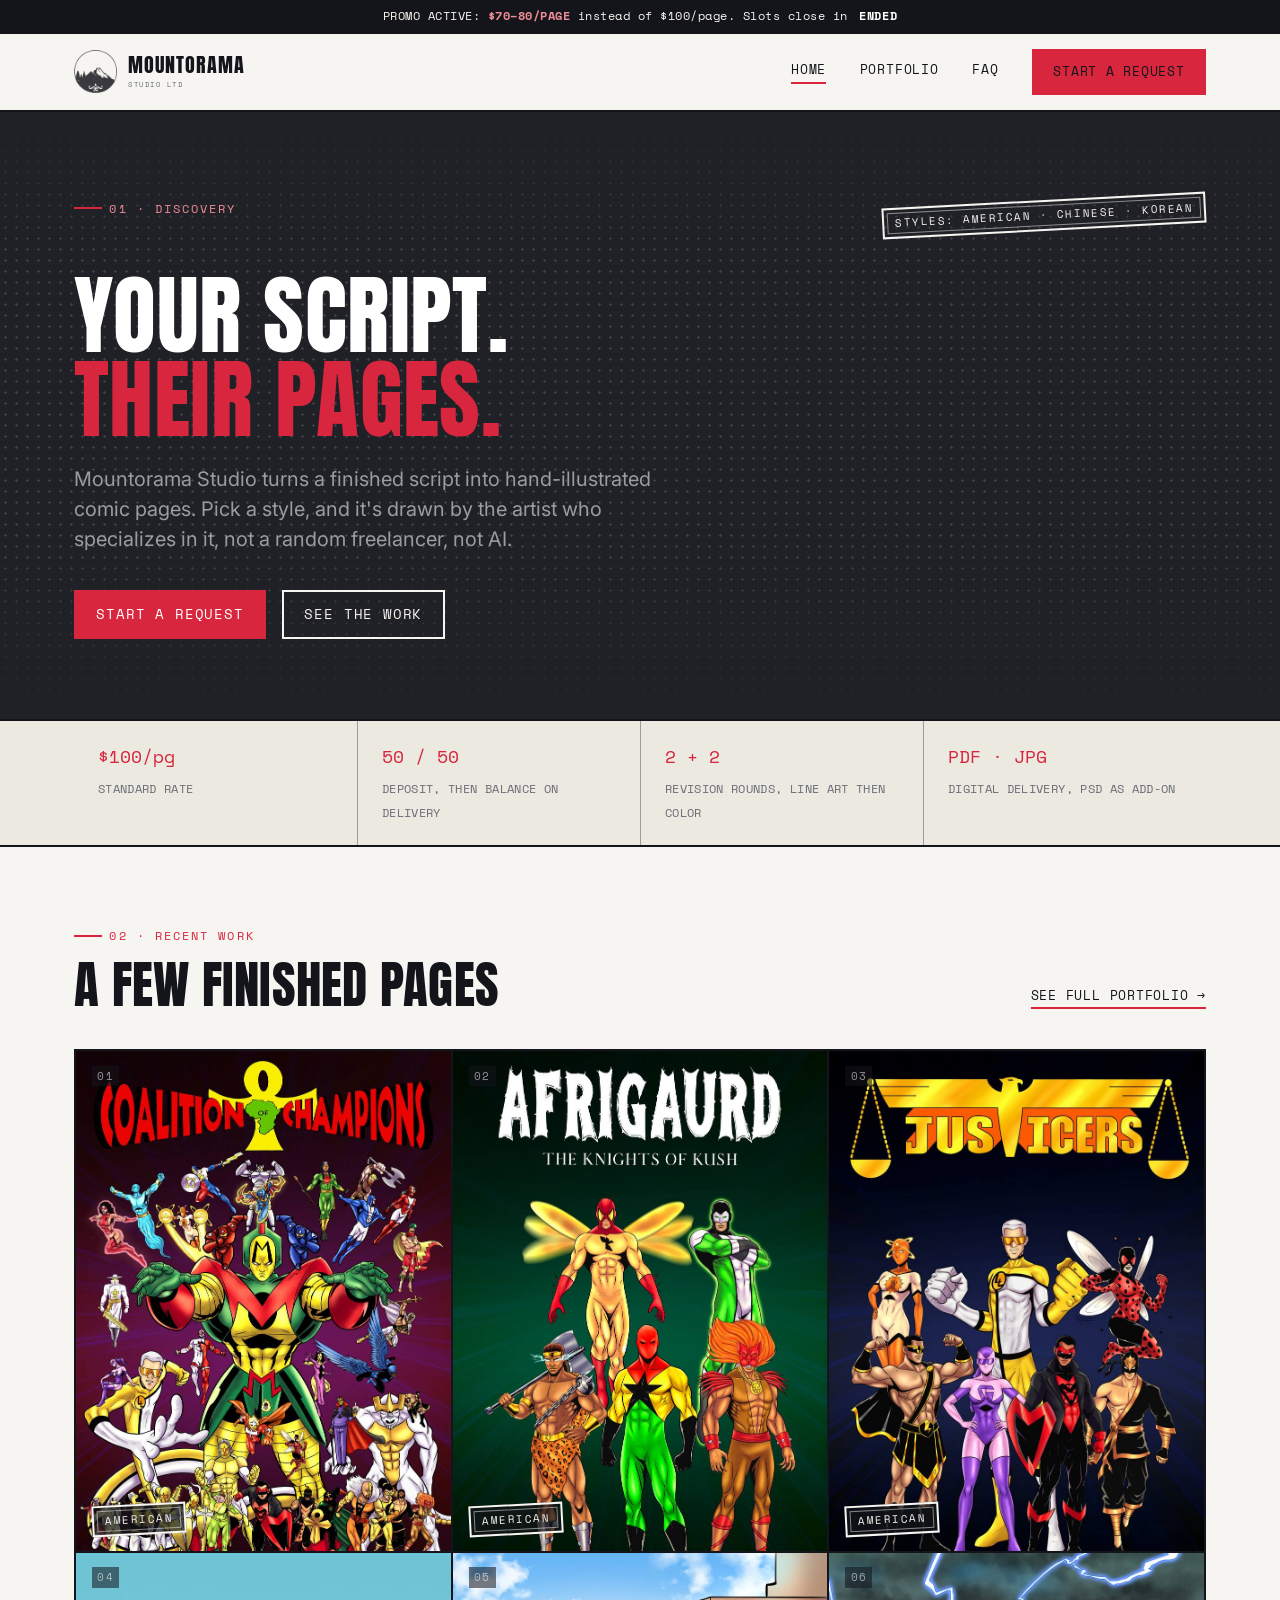
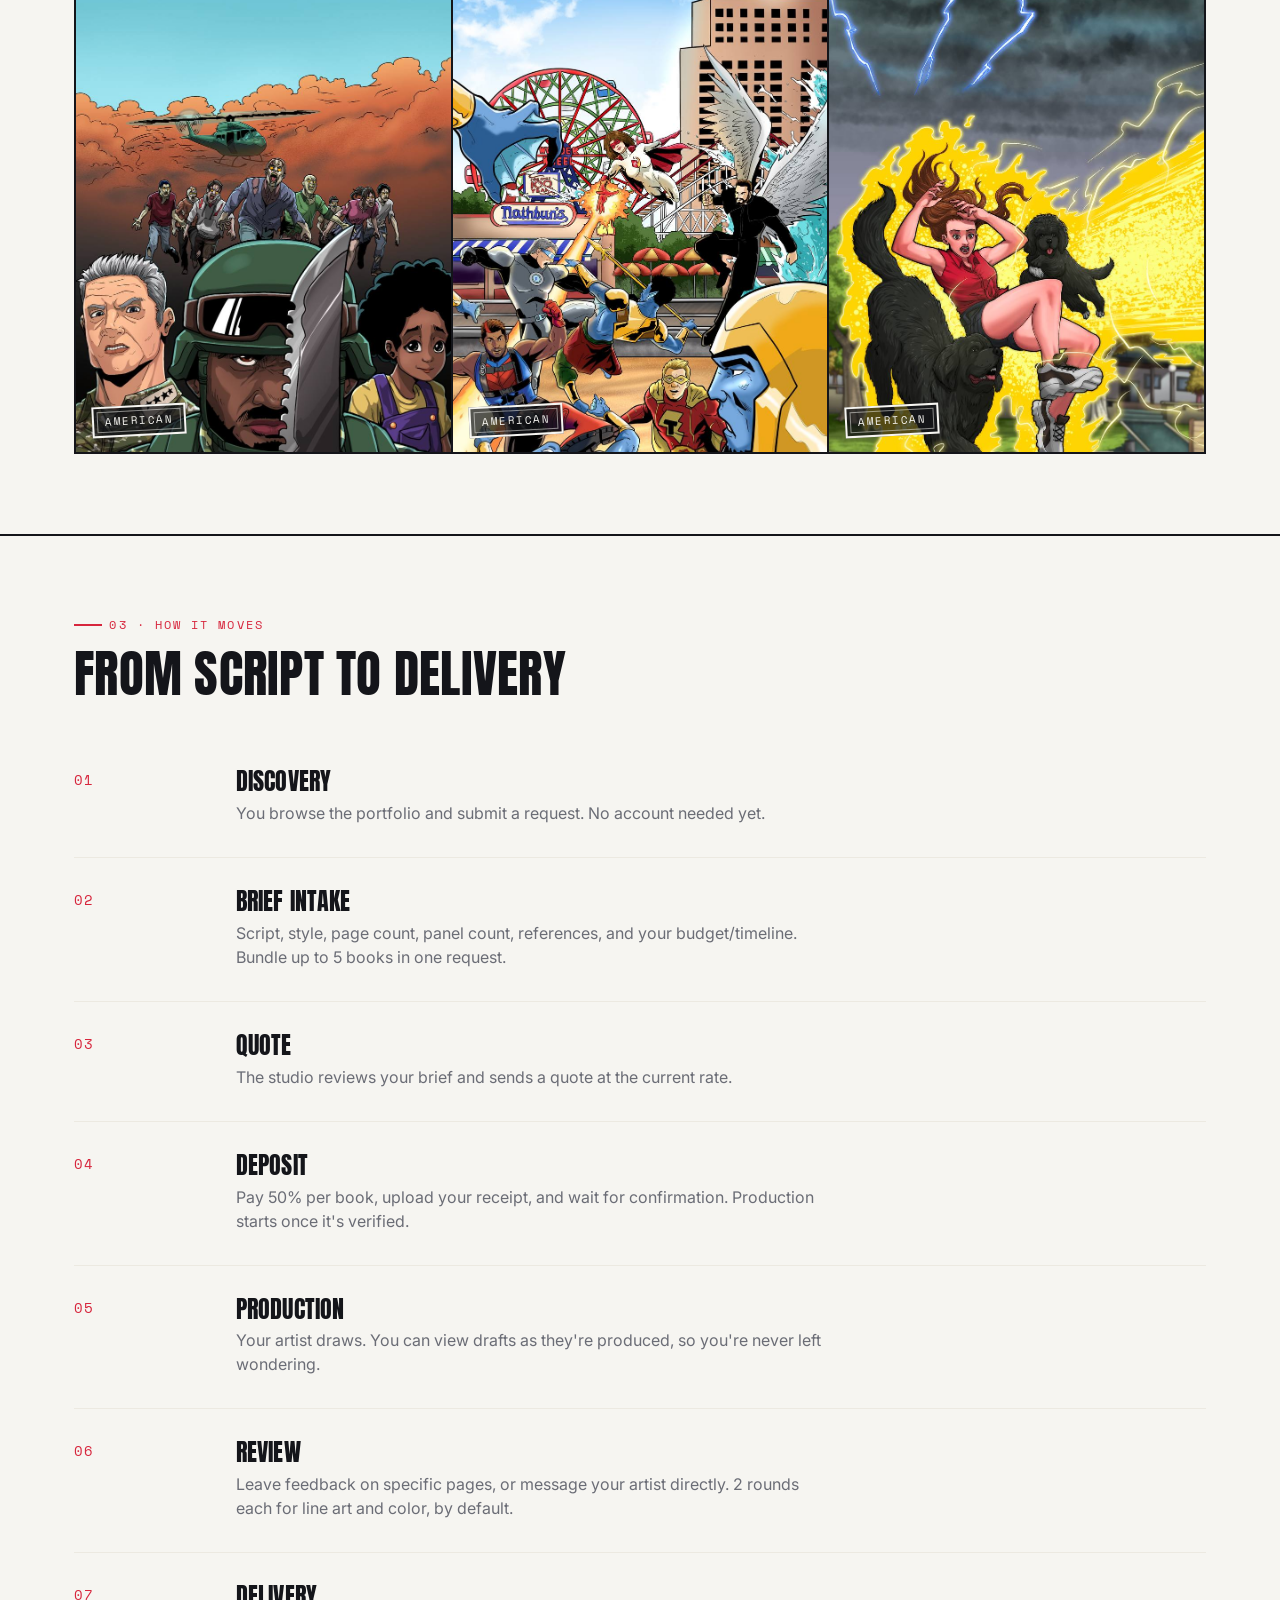
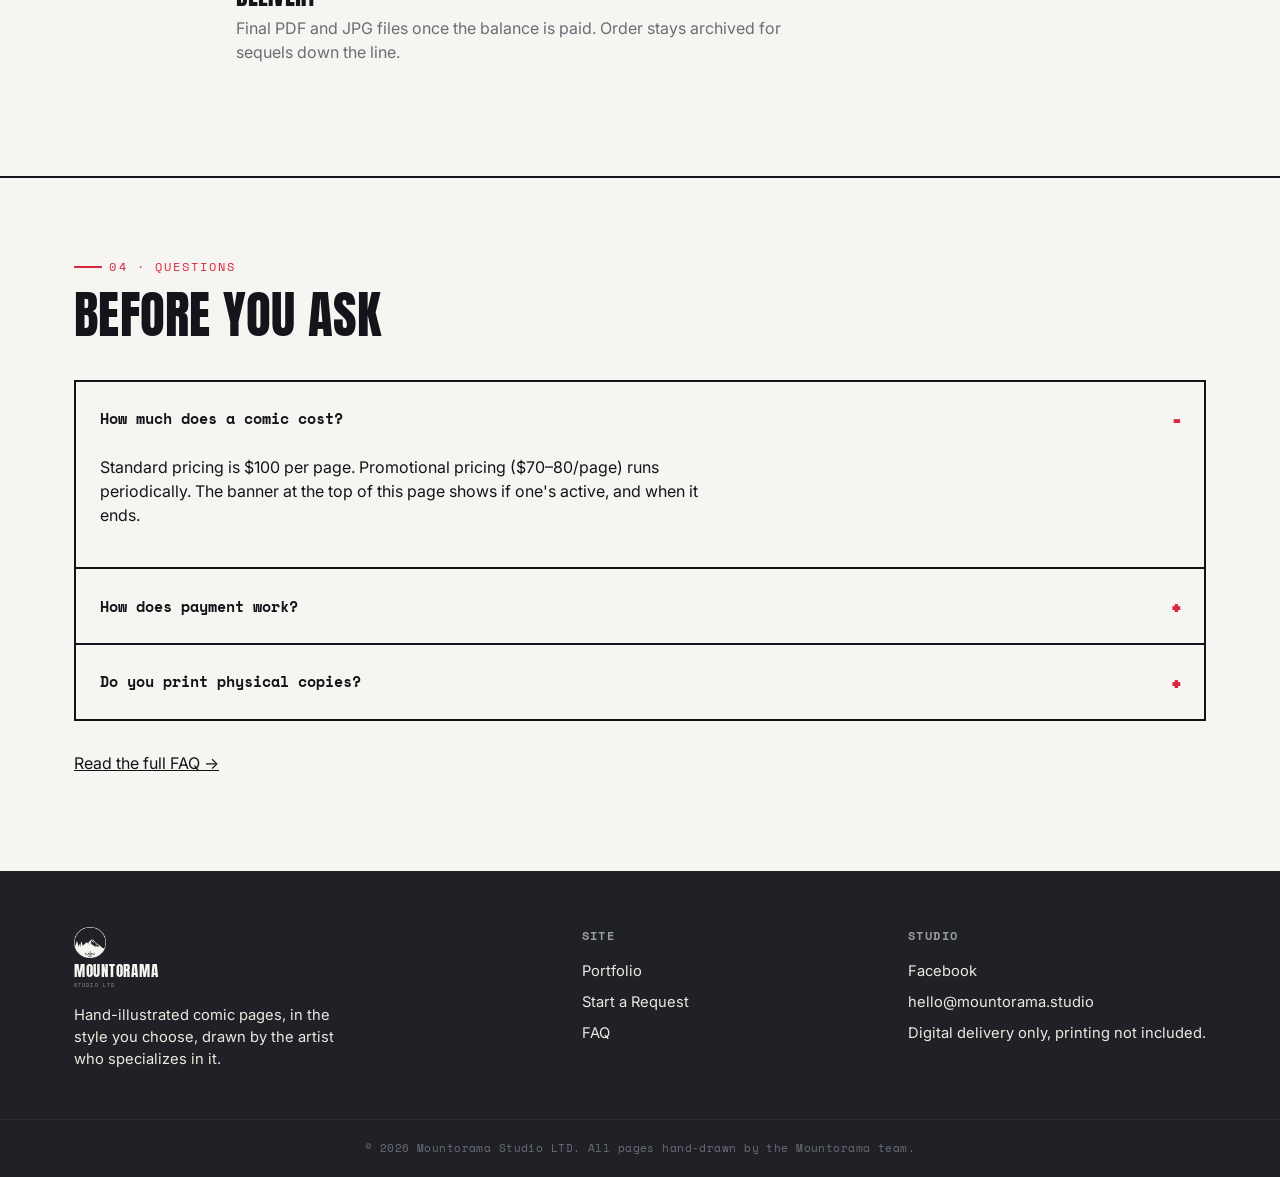
==== commit ac7b60b8: "Feature Evans's 7 new pieces, fix PG. numbering, add favicon and wordmark - Lead homepage and portfo" ====
--- a/index.html
+++ b/index.html
@@ -5,6 +5,7 @@
 <meta name="viewport" content="width=device-width, initial-scale=1">
 <title>Mountorama Studio: Custom Comic Commissions</title>
 <meta name="description" content="Mountorama Studio turns finished scripts into hand-illustrated comic pages in American, Chinese, or Korean style, each drawn by a dedicated in-house artist.">
+<link rel="icon" type="image/png" href="assets/logo-icon.png">
 <link rel="stylesheet" href="styles.css">
 </head>
 <body>
@@ -18,7 +19,7 @@
 
 <header class="site-header">
   <div class="wrap">
-    <a href="index.html" class="wordmark"><img src="assets/logo-icon.png" alt="" class="wordmark-icon">Mountorama</a>
+    <a href="index.html" class="wordmark"><img src="assets/logo-icon.png" alt="" class="wordmark-icon"><span class="wordmark-text"><span class="wordmark-main">Mountorama</span><span class="wordmark-sub">Studio LTD</span></span></a>
     <button class="nav-toggle" aria-expanded="false" aria-label="Toggle menu">Menu</button>
     <nav class="main-nav">
       <a href="index.html" aria-current="page">Home</a>
@@ -32,7 +33,7 @@
 <section class="hero">
   <div class="wrap">
     <div class="hero-top">
-      <span class="page-label page-label--on-dark">PG. 01 · DISCOVERY</span>
+      <span class="page-label page-label--on-dark">01 · DISCOVERY</span>
       <span class="stamp stamp--paper">Styles: American · Chinese · Korean</span>
     </div>
     <h1>Your script.<br><span>Their pages.</span></h1>
@@ -69,34 +70,34 @@
   <div class="wrap">
     <div class="block-head">
       <div>
-        <span class="page-label">PG. 02 · RECENT WORK</span>
+        <span class="page-label">02 · RECENT WORK</span>
         <h2>A few finished pages</h2>
       </div>
       <a href="portfolio.html" class="see-more">See full portfolio &rarr;</a>
     </div>
     <div class="panel-grid">
       <div class="art-panel art-panel--photo" data-num="01">
-        <img src="assets/portfolio/work-12.jpg" alt="Colored superhero duo, American style" loading="lazy">
+        <img src="assets/portfolio/work-17.jpg" alt="Comic book cover: Coalition of Champions, large superhero team" loading="lazy">
         <span class="tag stamp stamp--paper">American</span>
       </div>
       <div class="art-panel art-panel--photo" data-num="02">
-        <img src="assets/portfolio/work-05.jpg" alt="Colored fantasy armored character, American style" loading="lazy">
+        <img src="assets/portfolio/work-18.jpg" alt="Comic book cover: Afrigaurd, The Knights of Kush" loading="lazy">
         <span class="tag stamp stamp--paper">American</span>
       </div>
       <div class="art-panel art-panel--photo" data-num="03">
-        <img src="assets/portfolio/work-08.jpg" alt="Inked comic page, two-character confrontation, American style" loading="lazy">
+        <img src="assets/portfolio/work-19.jpg" alt="Comic book cover: Justicers, superhero team" loading="lazy">
         <span class="tag stamp stamp--paper">American</span>
       </div>
       <div class="art-panel art-panel--photo" data-num="04">
-        <img src="assets/portfolio/work-01.jpg" alt="Colored superhero character with fire powers, American style" loading="lazy">
+        <img src="assets/portfolio/work-13.jpg" alt="Comic cover: soldier facing a zombie horde" loading="lazy">
         <span class="tag stamp stamp--paper">American</span>
       </div>
       <div class="art-panel art-panel--photo" data-num="05">
-        <img src="assets/portfolio/work-11.jpg" alt="Inked comic page, character flying over a city, American style" loading="lazy">
+        <img src="assets/portfolio/work-16.jpg" alt="Comic cover: superhero team battle at a boardwalk park" loading="lazy">
         <span class="tag stamp stamp--paper">American</span>
       </div>
       <div class="art-panel art-panel--photo" data-num="06">
-        <img src="assets/portfolio/work-02.jpg" alt="Colored superhero character in flight, American style" loading="lazy">
+        <img src="assets/portfolio/work-14.jpg" alt="Colored character with electric powers, American style" loading="lazy">
         <span class="tag stamp stamp--paper">American</span>
       </div>
     </div>
@@ -105,35 +106,35 @@
 
 <section class="block">
   <div class="wrap">
-    <span class="page-label">PG. 03 · HOW IT MOVES</span>
+    <span class="page-label">03 · HOW IT MOVES</span>
     <h2 style="margin-bottom:2.5rem;">From script to delivery</h2>
     <div class="sequence">
       <div class="seq-step">
-        <span class="seq-num">PG.01</span>
+        <span class="seq-num">01</span>
         <div><h3>Discovery</h3><p>You browse the portfolio and submit a request. No account needed yet.</p></div>
       </div>
       <div class="seq-step">
-        <span class="seq-num">PG.02</span>
+        <span class="seq-num">02</span>
         <div><h3>Brief intake</h3><p>Script, style, page count, panel count, references, and your budget/timeline. Bundle up to 5 books in one request.</p></div>
       </div>
       <div class="seq-step">
-        <span class="seq-num">PG.03</span>
+        <span class="seq-num">03</span>
         <div><h3>Quote</h3><p>The studio reviews your brief and sends a quote at the current rate.</p></div>
       </div>
       <div class="seq-step">
-        <span class="seq-num">PG.04</span>
+        <span class="seq-num">04</span>
         <div><h3>Deposit</h3><p>Pay 50% per book, upload your receipt, and wait for confirmation. Production starts once it's verified.</p></div>
       </div>
       <div class="seq-step">
-        <span class="seq-num">PG.05</span>
+        <span class="seq-num">05</span>
         <div><h3>Production</h3><p>Your artist draws. You can view drafts as they're produced, so you're never left wondering.</p></div>
       </div>
       <div class="seq-step">
-        <span class="seq-num">PG.06</span>
+        <span class="seq-num">06</span>
         <div><h3>Review</h3><p>Leave feedback on specific pages, or message your artist directly. 2 rounds each for line art and color, by default.</p></div>
       </div>
       <div class="seq-step">
-        <span class="seq-num">PG.07</span>
+        <span class="seq-num">07</span>
         <div><h3>Delivery</h3><p>Final PDF and JPG files once the balance is paid. Order stays archived for sequels down the line.</p></div>
       </div>
     </div>
@@ -142,7 +143,7 @@
 
 <section class="block">
   <div class="wrap">
-    <span class="page-label">PG. 04 · QUESTIONS</span>
+    <span class="page-label">04 · QUESTIONS</span>
     <h2 style="margin-bottom:2.5rem;">Before you ask</h2>
     <div>
       <details class="faq-item" open>
@@ -165,7 +166,7 @@
 <footer class="site-footer">
   <div class="wrap">
     <div class="footer-col">
-      <a href="index.html" class="wordmark"><img src="assets/logo-icon-badge.png" alt="" class="wordmark-icon">Mountorama</a>
+      <a href="index.html" class="wordmark"><img src="assets/logo-icon-light.png" alt="" class="wordmark-icon"><span class="wordmark-text"><span class="wordmark-main">Mountorama</span><span class="wordmark-sub">Studio LTD</span></span></a>
       <p style="margin-top:1rem; max-width:32ch;">Hand-illustrated comic pages, in the style you choose, drawn by the artist who specializes in it.</p>
     </div>
     <div class="footer-col">
--- a/styles.css
+++ b/styles.css
@@ -171,16 +171,29 @@
 }
 
 .wordmark {
-  font-family: var(--font-display);
-  font-size: 1.35rem;
-  letter-spacing: 0.02em;
+  font-size: 1.25rem;
   text-decoration: none;
   color: var(--ink);
   display: flex;
   align-items: center;
-  gap: 0.5em;
-}
-.wordmark-icon { height: 1.9em; width: auto; display: inline-block; }
+  gap: 0.55em;
+}
+.wordmark-icon { height: 2.15em; width: auto; display: inline-block; flex-shrink: 0; }
+.wordmark-text { display: flex; flex-direction: column; line-height: 1; gap: 0.28em; }
+.wordmark-main {
+  font-family: var(--font-display);
+  font-size: 1em;
+  letter-spacing: 0.05em;
+  text-transform: uppercase;
+}
+.wordmark-sub {
+  font-family: var(--font-mono);
+  font-size: 0.34em;
+  letter-spacing: 0.22em;
+  text-transform: uppercase;
+  color: var(--grey);
+}
+.site-footer .wordmark-sub { color: var(--grey-light); }
 
 .main-nav {
   display: flex;
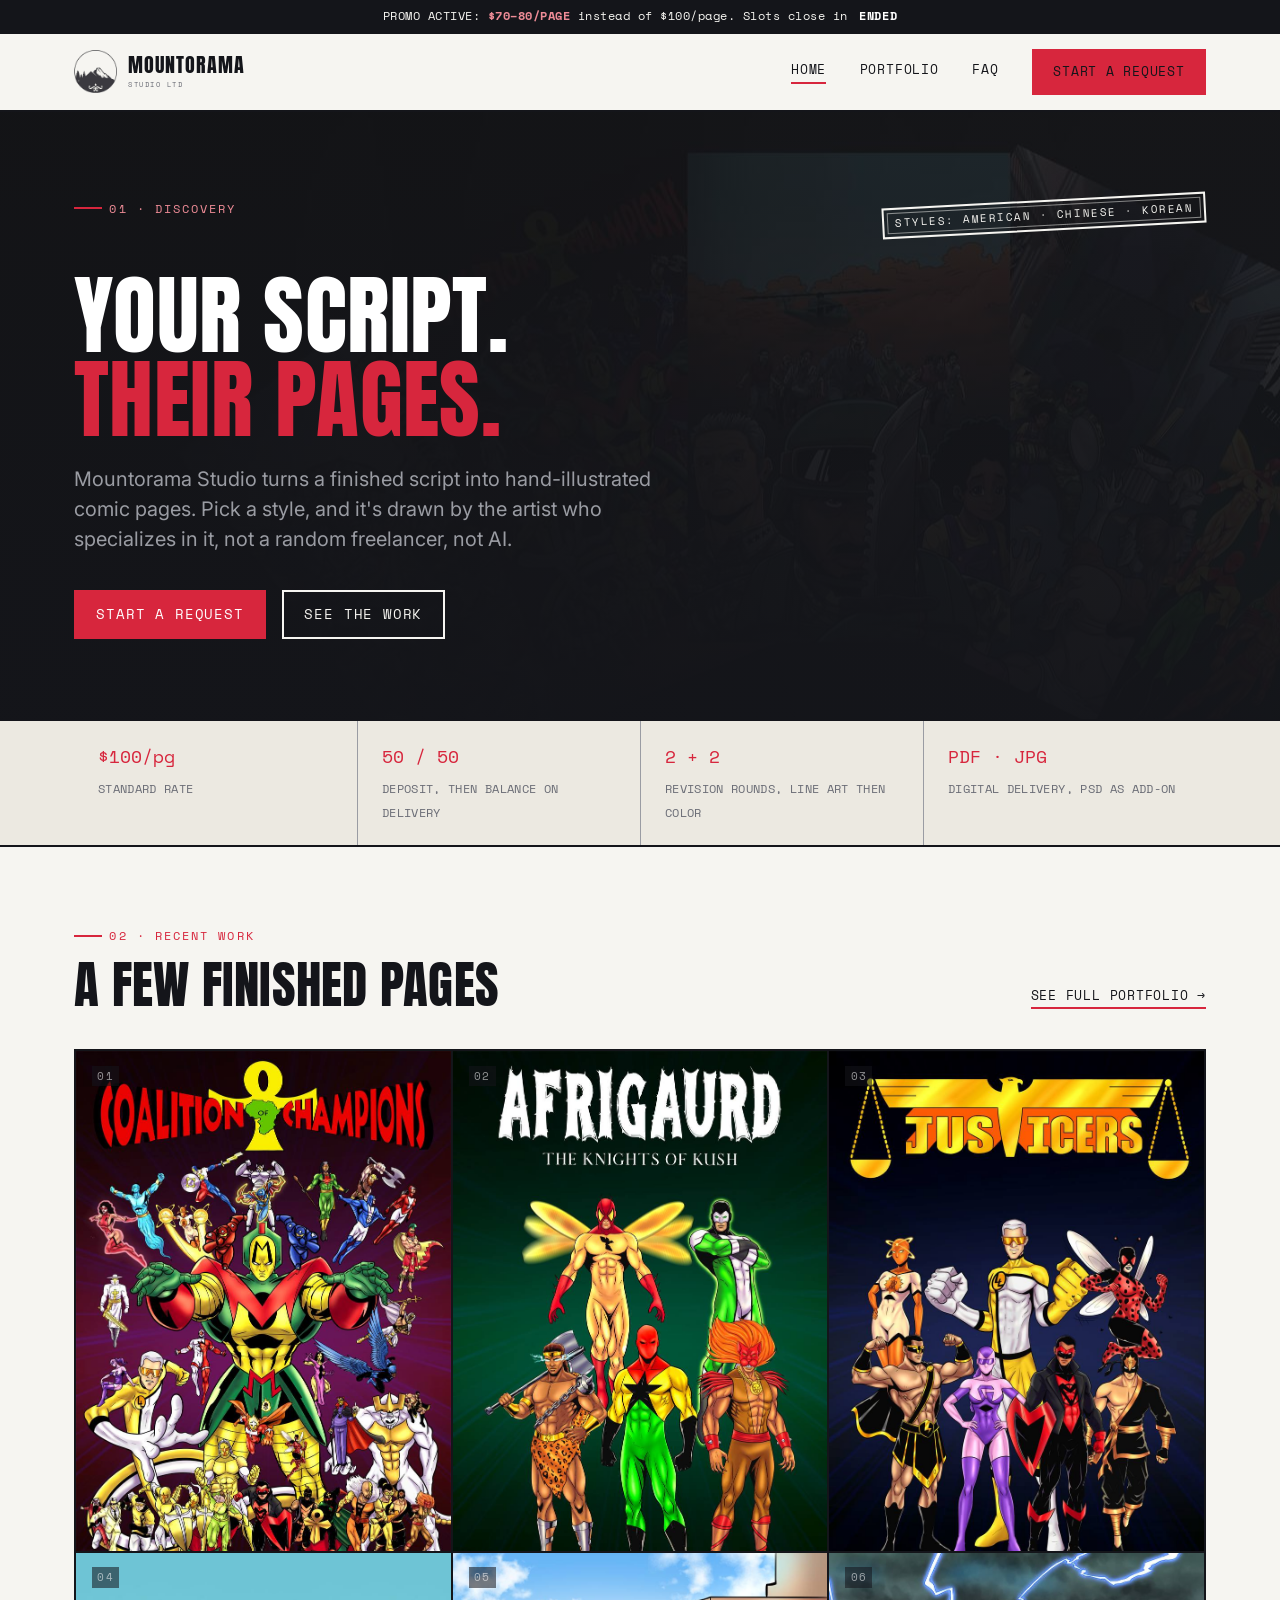
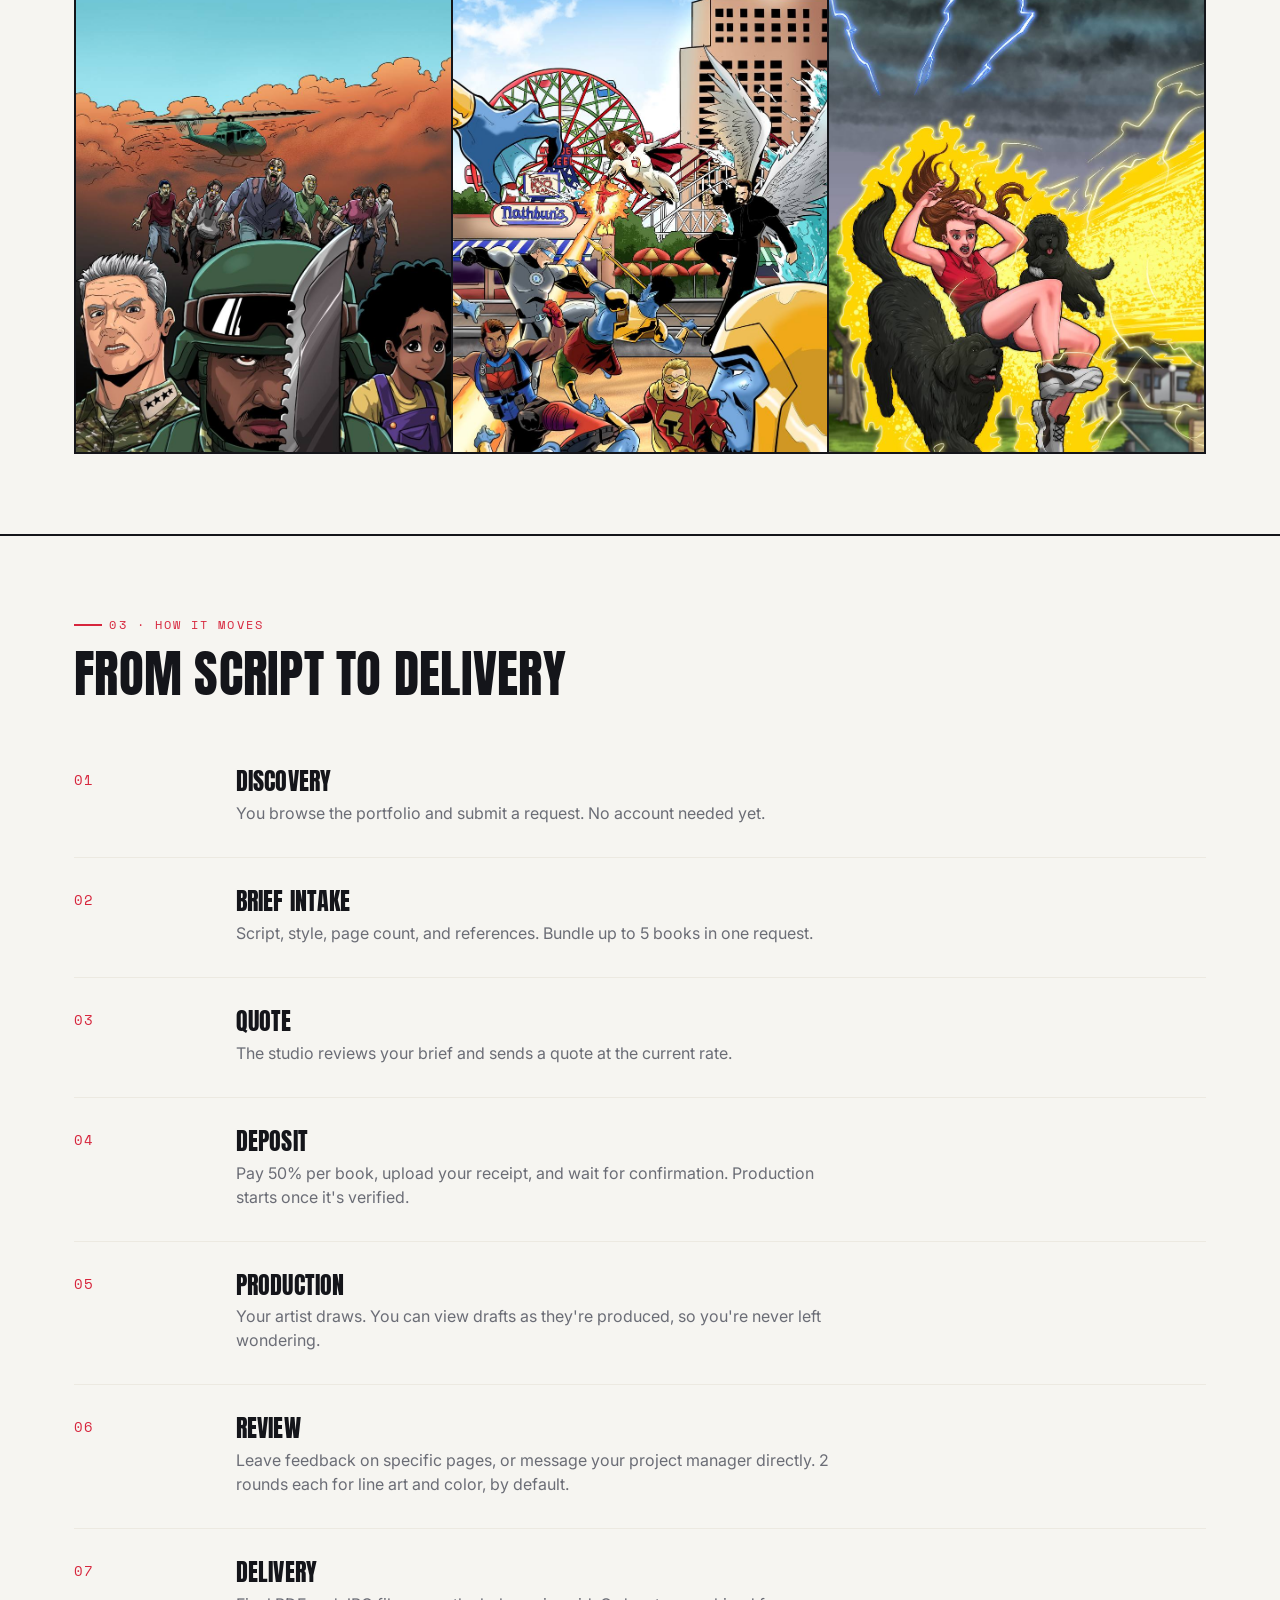
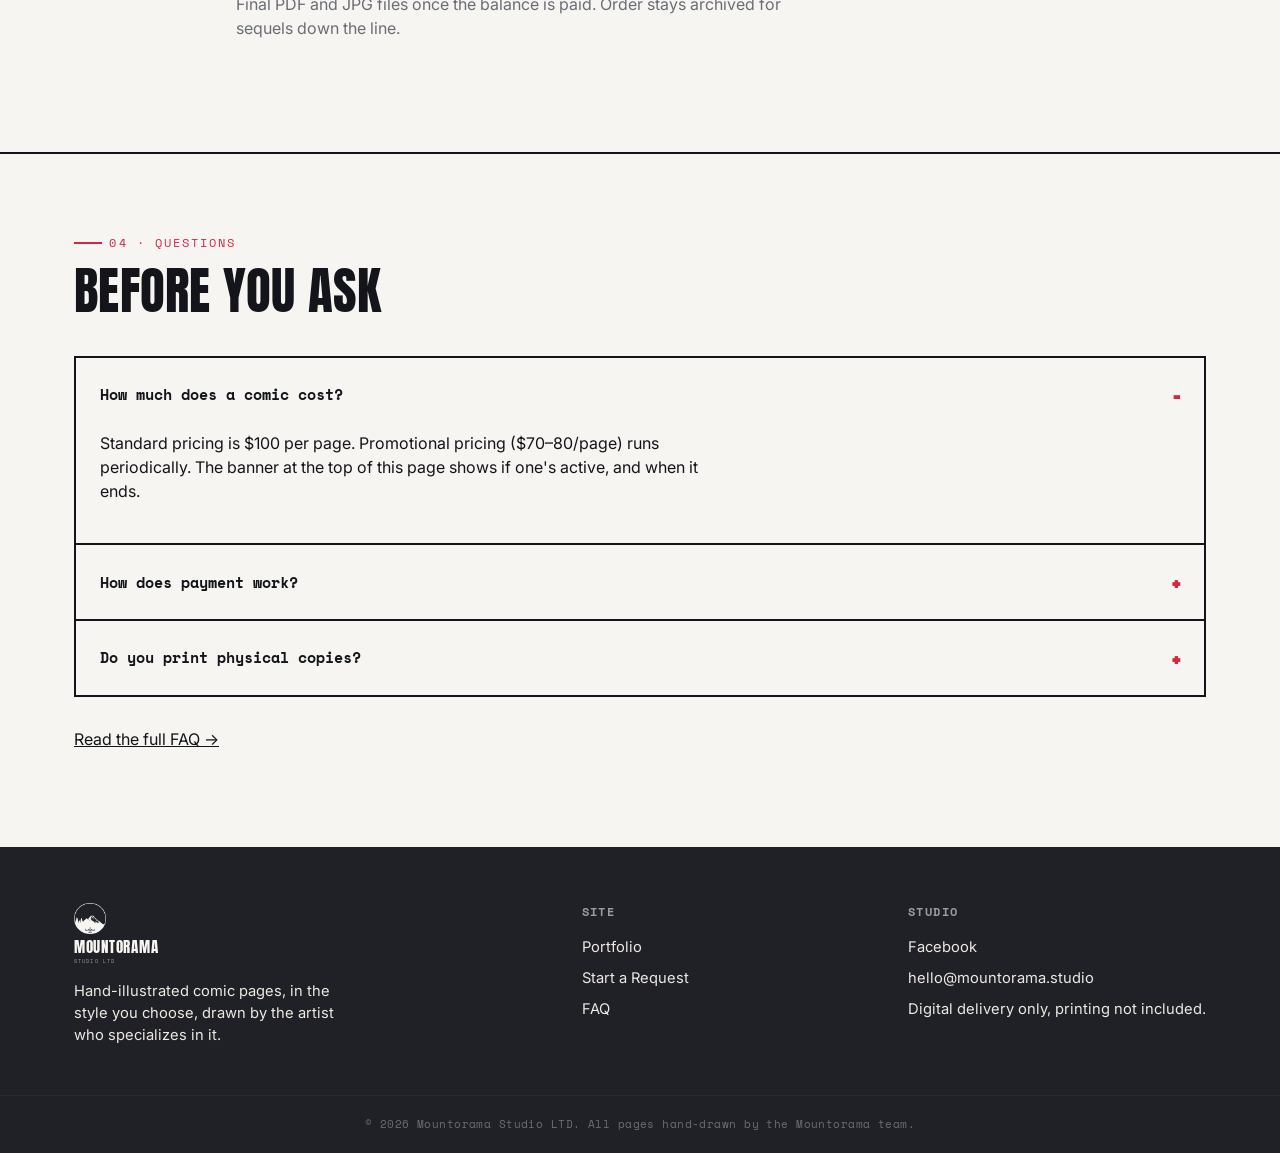
==== commit 3f67cb51: "Apply Evans's review feedback - Correct FAQ/copy: clients reach a project manager, not the artist   " ====
--- a/index.html
+++ b/index.html
@@ -78,27 +78,21 @@
     <div class="panel-grid">
       <div class="art-panel art-panel--photo" data-num="01">
         <img src="assets/portfolio/work-17.jpg" alt="Comic book cover: Coalition of Champions, large superhero team" loading="lazy">
-        <span class="tag stamp stamp--paper">American</span>
       </div>
       <div class="art-panel art-panel--photo" data-num="02">
         <img src="assets/portfolio/work-18.jpg" alt="Comic book cover: Afrigaurd, The Knights of Kush" loading="lazy">
-        <span class="tag stamp stamp--paper">American</span>
       </div>
       <div class="art-panel art-panel--photo" data-num="03">
         <img src="assets/portfolio/work-19.jpg" alt="Comic book cover: Justicers, superhero team" loading="lazy">
-        <span class="tag stamp stamp--paper">American</span>
       </div>
       <div class="art-panel art-panel--photo" data-num="04">
         <img src="assets/portfolio/work-13.jpg" alt="Comic cover: soldier facing a zombie horde" loading="lazy">
-        <span class="tag stamp stamp--paper">American</span>
       </div>
       <div class="art-panel art-panel--photo" data-num="05">
         <img src="assets/portfolio/work-16.jpg" alt="Comic cover: superhero team battle at a boardwalk park" loading="lazy">
-        <span class="tag stamp stamp--paper">American</span>
       </div>
       <div class="art-panel art-panel--photo" data-num="06">
         <img src="assets/portfolio/work-14.jpg" alt="Colored character with electric powers, American style" loading="lazy">
-        <span class="tag stamp stamp--paper">American</span>
       </div>
     </div>
   </div>
@@ -115,7 +109,7 @@
       </div>
       <div class="seq-step">
         <span class="seq-num">02</span>
-        <div><h3>Brief intake</h3><p>Script, style, page count, panel count, references, and your budget/timeline. Bundle up to 5 books in one request.</p></div>
+        <div><h3>Brief intake</h3><p>Script, style, page count, and references. Bundle up to 5 books in one request.</p></div>
       </div>
       <div class="seq-step">
         <span class="seq-num">03</span>
@@ -131,7 +125,7 @@
       </div>
       <div class="seq-step">
         <span class="seq-num">06</span>
-        <div><h3>Review</h3><p>Leave feedback on specific pages, or message your artist directly. 2 rounds each for line art and color, by default.</p></div>
+        <div><h3>Review</h3><p>Leave feedback on specific pages, or message your project manager directly. 2 rounds each for line art and color, by default.</p></div>
       </div>
       <div class="seq-step">
         <span class="seq-num">07</span>
--- a/styles.css
+++ b/styles.css
@@ -256,7 +256,7 @@
 
 .hero {
   position: relative;
-  background: var(--charcoal);
+  background: var(--charcoal) url('assets/hero-bg.jpg') center 35% / cover no-repeat;
   color: var(--paper);
   overflow: hidden;
   border-bottom: 2px solid var(--ink);
@@ -265,9 +265,7 @@
   content: "";
   position: absolute;
   inset: 0;
-  background-image: radial-gradient(rgba(255,255,255,0.14) 1px, transparent 1.4px);
-  background-size: 11px 11px;
-  mask-image: linear-gradient(to bottom, transparent, black 25%, black 70%, transparent);
+  background: linear-gradient(180deg, rgba(20,21,26,0.55) 0%, rgba(20,21,26,0.8) 60%, rgba(20,21,26,0.95) 100%);
   pointer-events: none;
 }
 .hero .wrap {
